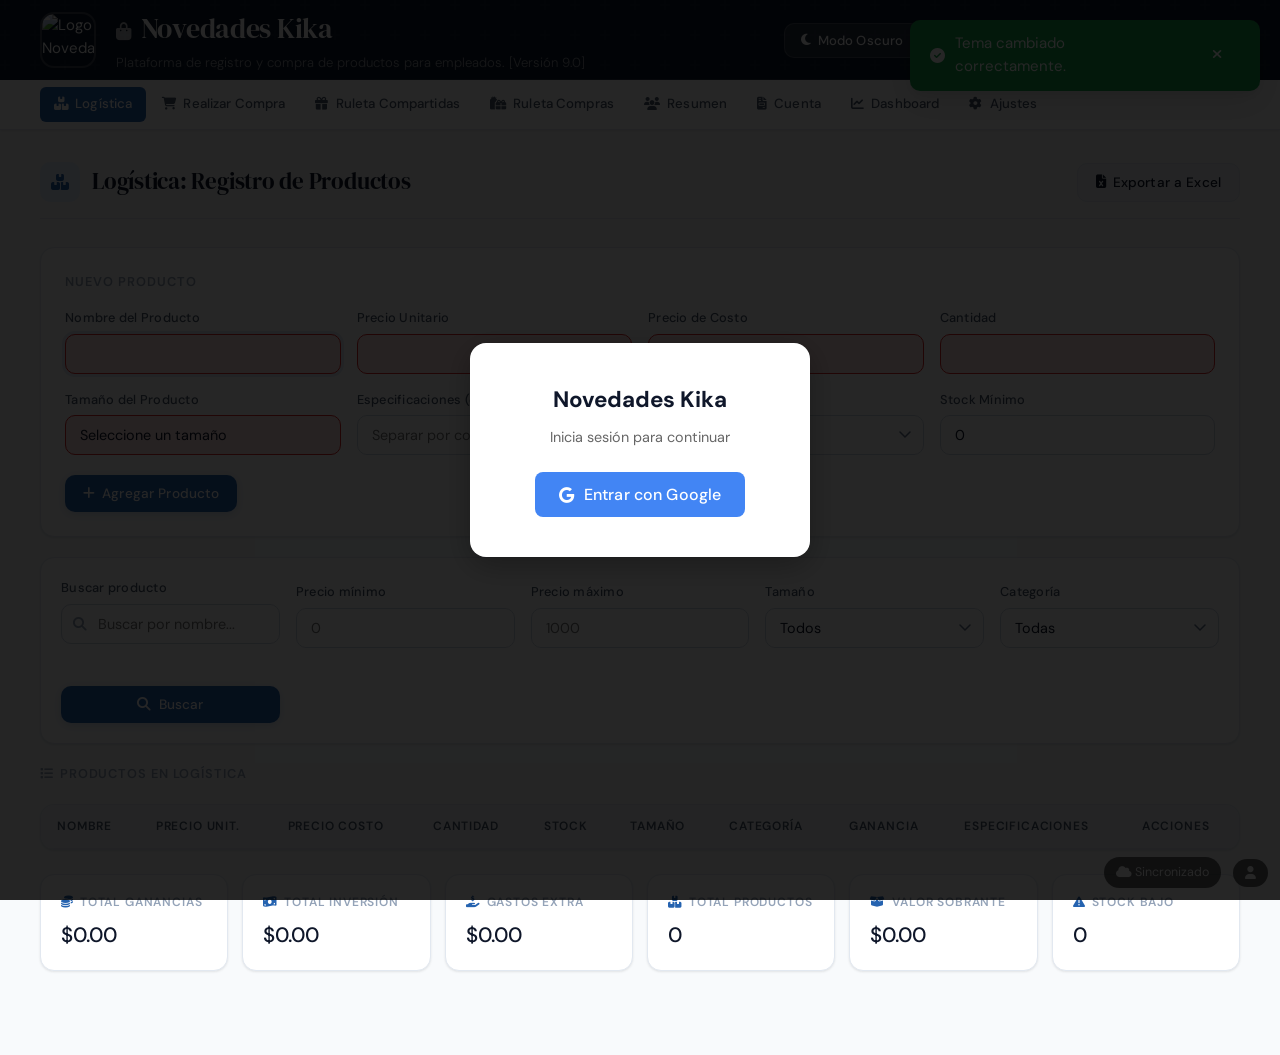
==== index.html @ 327bd967 "Add files via upload" ====
<!DOCTYPE html>
<html lang="es">
<head>
    <meta charset="UTF-8">
    <meta name="viewport" content="width=device-width, initial-scale=1.0">
    <title>Novedades Kika – Gestión Integral</title>
    <link id="favicon" rel="icon" href="" type="image/x-icon">

    <!-- Fuentes -->
    <link href="https://fonts.googleapis.com/css2?family=DM+Sans:wght@300;400;500;600&family=DM+Serif+Display:ital@0;1&display=swap" rel="stylesheet">

    <!-- Iconos -->
    <link rel="stylesheet" href="https://cdnjs.cloudflare.com/ajax/libs/font-awesome/6.4.0/css/all.min.css">

    <!-- Librerías para PDF y Excel -->
    <script src="https://cdnjs.cloudflare.com/ajax/libs/xlsx/0.18.5/xlsx.full.min.js"></script>
    <script src="https://cdnjs.cloudflare.com/ajax/libs/jspdf/2.5.1/jspdf.umd.min.js"></script>
    <script src="https://cdnjs.cloudflare.com/ajax/libs/jspdf-autotable/3.5.25/jspdf.plugin.autotable.min.js"></script>

    <!-- Chart.js para gráficos -->
    <script src="https://cdn.jsdelivr.net/npm/chart.js"></script>
    <script src="https://cdn.jsdelivr.net/npm/chartjs-plugin-datalabels@2.0.0"></script>

    <!-- Google Identity Services -->
    <script src="https://accounts.google.com/gsi/client" async defer></script>

    <!-- Estilos -->
    <link rel="stylesheet" href="css/styles.css">

    <!-- Estilo adicional para filtros avanzados (no estaba en el CSS original) -->
    <style>
        .filtros-avanzados {
            display: grid;
            grid-template-columns: repeat(auto-fill, minmax(200px, 1fr));
            gap: 16px;
            margin-bottom: 16px;
            align-items: end;
            background: var(--surface);
            border: 1px solid var(--border);
            border-radius: var(--radius-lg);
            padding: 20px;
            box-shadow: var(--shadow-sm);
        }
    </style>
</head>

<body>

<!-- Login Overlay -->
<div id="loginOverlay" style="display:none; position:fixed; top:0; left:0; width:100%; height:100%; background:rgba(0,0,0,0.85); z-index:99999; flex-direction:column; align-items:center; justify-content:center; gap:20px;">
    <div style="background:var(--card-bg, #fff); border-radius:16px; padding:40px; text-align:center; max-width:340px; width:90%; box-shadow:0 8px 32px rgba(0,0,0,0.3);">
        <h2 style="margin:0 0 8px; font-size:1.4rem;">Novedades Kika</h2>
        <p style="margin:0 0 24px; color:#666; font-size:0.9rem;">Inicia sesión para continuar</p>
        <button onclick="loginGoogle()" style="background:#4285f4; color:white; border:none; border-radius:8px; padding:12px 24px; font-size:1rem; cursor:pointer; display:flex; align-items:center; gap:10px; margin:0 auto;">
            <i class="fab fa-google"></i> Entrar con Google
        </button>
    </div>
</div>

<!-- Barra de estado sync -->
<div style="position:fixed; bottom:12px; right:12px; z-index:9999; display:flex; align-items:center; gap:12px;">
    <span id="syncStatus" class="sync-ok" style="background:rgba(0,0,0,0.6); color:white; padding:6px 12px; border-radius:20px; font-size:0.78rem;">
        <i class="fas fa-cloud"></i> Sincronizado
    </span>
    <div style="position:relative; display:inline-block;">
        <span id="usuarioNombre" style="background:rgba(0,0,0,0.6); color:white; padding:6px 12px; border-radius:20px; font-size:0.78rem; cursor:pointer;" onclick="toggleMenuUsuario()" title="Opciones de cuenta">
            <i class="fas fa-user"></i>
        </span>
        <div id="menuUsuario" style="display:none; position:absolute; bottom:36px; right:0; background:white; border-radius:10px; box-shadow:0 4px 16px rgba(0,0,0,0.2); overflow:hidden; min-width:160px; z-index:99999;">
            <button onclick="cambiarCuentaGoogle()" style="display:block; width:100%; padding:10px 16px; border:none; background:none; cursor:pointer; text-align:left; font-size:0.85rem; border-bottom:1px solid #eee;">
                <i class="fas fa-sync" style="margin-right:8px; color:#4285f4;"></i> Cambiar cuenta
            </button>
            <button onclick="logoutGoogle()" style="display:block; width:100%; padding:10px 16px; border:none; background:none; cursor:pointer; text-align:left; font-size:0.85rem; color:#e53e3e;">
                <i class="fas fa-sign-out-alt" style="margin-right:8px;"></i> Cerrar sesión
            </button>
        </div>
    </div>
</div>
<!-- Toast Container -->
    <div id="toast-container"></div>
    
    <!-- Botón de instalación PWA -->
    <button id="install-pwa-btn" title="Instalar App">
        <i class="fas fa-download"></i>
    </button>

    <!-- Modal para plantillas de factura -->
    <div id="templateModal" class="modal">
        <div class="modal-content">
            <button class="modal-close" onclick="closeTemplateModal()"><i class="fas fa-times"></i></button>
            <h2><i class="fas fa-file-invoice" style="margin-right: 10px;"></i>Seleccione una plantilla para la factura</h2>
            <div class="template-selector" id="templateSelector">
                <!-- Las plantillas se cargarán dinámicamente -->
            </div>
            <div class="form-actions" style="margin-top: 20px;">
                <button onclick="selectTemplate()" class="btn-primary">Seleccionar Plantilla</button>
                <button onclick="closeTemplateModal()" class="btn-secondary">Cancelar</button>
            </div>
        </div>
    </div>

    <!-- Modal para visualización de plantillas -->
    <div id="templatePreviewModal" class="modal">
        <div class="modal-content" style="max-width: 1200px;">
            <button class="modal-close" onclick="closeTemplatePreviewModal()"><i class="fas fa-times"></i></button>
            <h2><i class="fas fa-eye" style="margin-right: 10px;"></i>Vista Previa de Plantillas de Factura</h2>
            <p style="margin-bottom: 20px; color: var(--text-secondary);">Seleccione una plantilla para ver su vista previa detallada:</p>
            <div class="template-selector" id="templatePreviewSelector">
                <!-- Las plantillas se cargarán dinámicamente -->
            </div>
            <div id="templatePreviewContainer" style="margin-top: 20px;">
                <!-- La vista previa se cargará aquí -->
            </div>
            <div class="form-actions" style="margin-top: 20px;">
                <button onclick="selectTemplateFromPreview()" class="btn-primary">Seleccionar Plantilla</button>
                <button onclick="closeTemplatePreviewModal()" class="btn-secondary">Cancelar</button>
            </div>
        </div>
    </div>

    <!-- Modal para secuencia de factura -->
    <div id="secFacturaModal" class="modal">
        <div class="modal-content">
            <button class="modal-close" onclick="closeSecFacturaModal()"><i class="fas fa-times"></i></button>
            <h2><i class="fas fa-hashtag" style="margin-right: 10px;"></i>Configurar Secuencia de Factura</h2>
            <div class="sec-factura-container">
                <p style="margin-bottom: 15px; color: var(--text-secondary);">Configura el prefijo para tus facturas. Este prefijo no se eliminará al borrar datos.</p>
                <div class="sec-factura-inputs">
                    <input type="text" id="secFacturaPrefijo" placeholder="Ej: FACT, INV, KIKA-2024" value="">
                    <button onclick="generarEjemploSecuencia()" class="btn-secondary">Generar Ejemplo</button>
                </div>
                <div id="ejemploSecuencia" style="margin-top: 15px; padding: 10px; background: var(--surface-2); border-radius: var(--radius); text-align: center; font-weight: bold;"></div>
                <p style="margin-top: 15px; color: var(--text-secondary);"><strong>Ejemplos predefinidos:</strong></p>
                <div class="ejemplos-secuencia" id="ejemplosSecuencia">
                    <!-- Los ejemplos se cargarán dinámicamente -->
                </div>
                <div class="form-actions" style="margin-top: 20px;">
                    <button onclick="guardarSecuenciaFactura()" class="btn-primary">Guardar Secuencia</button>
                    <button onclick="eliminarSecuenciaFactura()" class="btn-danger">Eliminar Secuencia</button>
                </div>
            </div>
        </div>
    </div>

    <!-- Modal para manual de usuario -->
    <div id="manualModal" class="modal">
        <div class="modal-content">
            <button class="modal-close" onclick="closeManualModal()"><i class="fas fa-times"></i></button>
            <div class="manual-container">
                <h2><i class="fas fa-book" style="margin-right: 10px;"></i>Manual de Usuario</h2>
                <div id="manualContent">
                    <!-- Contenido del manual se cargará dinámicamente -->
                </div>
            </div>
        </div>
    </div>

    <!-- Modal para confirmaciones -->
    <div id="confirmModal" class="modal">
        <div class="modal-content">
            <button class="modal-close" onclick="closeConfirmModal()"><i class="fas fa-times"></i></button>
            <h2 id="confirmTitle">Confirmar Acción</h2>
            <p id="confirmMessage">¿Está seguro de realizar esta acción?</p>
            <div class="form-actions" style="margin-top: 20px;">
                <button id="confirmYes" class="btn-primary">Sí</button>
                <button id="confirmNo" class="btn-secondary" onclick="closeConfirmModal()">No</button>
            </div>
        </div>
    </div>

    <!-- -- HEADER -- -->
    <header>
        <div class="header-inner">
            <img id="headerLogo" src="" alt="Logo Novedades Kika">
            <div class="header-text">
                <h1><i class="fas fa-shopping-bag" style="font-size:1.1rem; margin-right:10px; opacity:0.7;"></i><span id="txtTitulo">Novedades Kika</span></h1>
                <p><span id="txtSubtitulo">Plataforma de registro y compra de productos para empleados. [Versión 9.0]</span></p>
            </div>
            <div class="header-actions">
                <button id="theme-toggle" onclick="toggleTheme()">
                    <i class="fas fa-moon"></i> <span id="txtModoOscuro">Modo Oscuro</span>
                </button>
                <button class="header-btn" onclick="triggerCarga()">
                    <i class="fas fa-file-upload"></i> <span id="txtCargar">Cargar</span>
                </button>
                <button class="header-btn" onclick="guardarInformacion()">
                    <i class="fas fa-save"></i> <span id="txtGuardar">Guardar</span>
                </button>
                <button class="header-btn" onclick="openManualModal()">
                    <i class="fas fa-question-circle"></i> <span id="txtAyuda">Ayuda</span>
                </button>
                <button id="menu-toggle" class="header-btn" onclick="toggleMenu()">
                    <i class="fas fa-bars"></i> <span>Menú</span>
                </button>
            </div>
        </div>
    </header>

    <!-- -- NAV -- -->
    <div class="nav-wrapper">
        <nav>
            <ul>
                <li><a href="#" onclick="cambiarPestana('logistica')" id="nav-logistica"><i class="fas fa-boxes"></i><span id="txtLogistica">Logística</span></a></li>
                <li><a href="#" onclick="cambiarPestana('compras')" id="nav-compras"><i class="fas fa-shopping-cart"></i><span id="txtCompras">Realizar Compra</span></a></li>
                <li><a href="#" onclick="cambiarPestana('rifaCompartidas')" id="nav-rifaCompartidas"><i class="fas fa-gift"></i><span id="txtRifaCompartidas">Ruleta Compartidas</span></a></li>
                <li><a href="#" onclick="cambiarPestana('rifaCompras')" id="nav-rifaCompras"><i class="fas fa-gifts"></i><span id="txtRifaCompras">Ruleta Compras</span></a></li>
                <li><a href="#" onclick="cambiarPestana('resumenCompradoras')" id="nav-resumenCompradoras"><i class="fas fa-users"></i><span id="txtResumenCompradoras">Resumen</span></a></li>
                <li><a href="#" onclick="cambiarPestana('cuenta')" id="nav-cuenta"><i class="fas fa-file-invoice"></i><span id="txtCuenta">Cuenta</span></a></li>
                <li><a href="#" onclick="cambiarPestana('dashboard')" id="nav-dashboard"><i class="fas fa-chart-line"></i><span id="txtDashboard">Dashboard</span></a></li>
                <li><a href="#" onclick="cambiarPestana('ajustes')" id="nav-ajustes"><i class="fas fa-cog"></i><span id="txtAjustes">Ajustes</span></a></li>
            </ul>
        </nav>
    </div>

    <div class="main-container"><!-- -- LOGÍSTICA -- -->
        <div id="logistica" class="tab-content">
            <div class="section-header">
                <div class="section-title">
                    <div class="section-icon"><i class="fas fa-boxes"></i></div>
                    <h2><span id="txtTituloLogistica">Logística: Registro de Productos</span></h2>
                </div>
                <div class="flex-row" style="gap: 10px;">
                    <button onclick="exportarProductosAExcel()" class="btn-secondary">
                        <i class="fas fa-file-excel"></i> <span>Exportar a Excel</span>
                    </button>
                </div>
            </div>

            <div class="card">
                <div class="card-title">Nuevo Producto</div>
                <form id="formLogistica" onkeydown="manejarTecladoLogistica(event)">
                    <div class="form-grid">
                        <div class="form-group">
                            <label for="nombreProductoLogistica" id="txtNombreProducto">Nombre del Producto</label>
                            <input type="text" id="nombreProductoLogistica" required>
                        </div>
                        <div class="form-group">
                            <label for="precioUnitario" id="txtPrecioUnitario">Precio Unitario</label>
                            <input type="number" id="precioUnitario" step="0.01" min="0" required>
                        </div>
                        <div class="form-group">
                            <label for="precioCosto" id="txtPrecioCosto">Precio de Costo</label>
                            <input type="number" id="precioCosto" step="0.01" min="0" required>
                        </div>
                        <div class="form-group">
                            <label for="cantidadProducto" id="txtCantidadProducto">Cantidad</label>
                            <input type="number" id="cantidadProducto" min="1" required>
                        </div>
                        <div class="form-group">
                            <label for="tamanoProducto" id="txtTamanoProducto">Tamaño del Producto</label>
                            <select id="tamanoProducto" required>
                                <option value="" id="txtSeleccioneTamano">Seleccione un tamaño</option>
                                <option value="pequeño" id="txtTamanoPequeno">Pequeño</option>
                                <option value="mediano" id="txtTamanoMediano">Mediano</option>
                                <option value="grande" id="txtTamanoGrande">Grande</option>
                            </select>
                        </div>
                        <div class="form-group">
                            <label for="especificacionesProductoLogistica" id="txtEspecificacionesProducto">Especificaciones (ej: rojo, azul)</label>
                            <input type="text" id="especificacionesProductoLogistica" placeholder="Separar por comas">
                        </div>
                        <div class="form-group">
                            <label for="categoriaProducto" id="txtCategoriaProducto">Categoría</label>
                            <select id="categoriaProducto">
                                <option value="">Sin categoría</option>
                                <option value="Ropa">Ropa</option>
                                <option value="Electrónicos">Electrónicos</option>
                                <option value="Alimentos">Alimentos</option>
                                <option value="Otros">Otros</option>
                            </select>
                        </div>
                        <div class="form-group">
                            <label for="stockMinimo" id="txtStockMinimo">Stock Mínimo</label>
                            <input type="number" id="stockMinimo" min="0" value="0">
                        </div>
                    </div>
                    <div class="form-actions">
                        <button type="button" onclick="agregarProductoLogistica()" class="btn-primary" id="btnAgregarProducto">
                            <i class="fas fa-plus"></i> <span id="txtAgregarProducto">Agregar Producto</span>
                        </button>
                    </div>
                </form>
            </div>

            <div class="filtros-avanzados">
                <div class="form-group">
                    <label for="buscadorProducto">Buscar producto</label>
                    <div style="position: relative;">
                        <div class="search-bar">
                            <i class="fas fa-search"></i>
                            <input type="text" class="search-input" id="buscadorProducto" placeholder="Buscar por nombre..." onkeydown="manejarTeclaBusqueda(event, 'buscadorProducto', 'buscarProducto')">
                        </div>
                    </div>
                </div>
                <div class="form-group">
                    <label for="minPrecioBusqueda">Precio mínimo</label>
                    <input type="number" id="minPrecioBusqueda" placeholder="0" step="0.01">
                </div>
                <div class="form-group">
                    <label for="maxPrecioBusqueda">Precio máximo</label>
                    <input type="number" id="maxPrecioBusqueda" placeholder="1000" step="0.01">
                </div>
                <div class="form-group">
                    <label for="filtroTamanoBusqueda">Tamaño</label>
                    <select id="filtroTamanoBusqueda">
                        <option value="">Todos</option>
                        <option value="pequeño">Pequeño</option>
                        <option value="mediano">Mediano</option>
                        <option value="grande">Grande</option>
                    </select>
                </div>
                <div class="form-group">
                    <label for="filtroCategoriaBusqueda">Categoría</label>
                    <select id="filtroCategoriaBusqueda">
                        <option value="">Todas</option>
                        <option value="Ropa">Ropa</option>
                        <option value="Electrónicos">Electrónicos</option>
                        <option value="Alimentos">Alimentos</option>
                        <option value="Otros">Otros</option>
                    </select>
                </div>
                <button onclick="buscarProductoAvanzado()" class="btn-primary" style="align-self: flex-end; margin-top: 22px;">
                    <i class="fas fa-search"></i> <span id="txtBuscarProducto">Buscar</span>
                </button>
            </div>
            <div id="resultadoBusquedaProducto" class="result-box"></div>

            <p style="font-size:0.8rem; font-weight:600; text-transform:uppercase; letter-spacing:0.07em; color:var(--text-muted); margin: 20px 0 8px;">
                <i class="fas fa-list" style="margin-right:6px;"></i><span id="txtProductosEnLogistica">Productos en Logística</span>
            </p>
            <div class="table-wrapper">
                <table id="tablaLogistica">
                    <thead>
                        <tr>
                            <th id="txtNombreTabla">Nombre</th>
                            <th id="txtPrecioUnitarioTabla">Precio Unit.</th>
                            <th id="txtPrecioCostoTabla">Precio Costo</th>
                            <th id="txtCantidadTabla">Cantidad</th>
                            <th id="txtStockTabla">Stock</th>
                            <th id="txtTamanoTabla">Tamaño</th>
                            <th id="txtCategoriaTabla">Categoría</th>
                            <th id="txtGananciaTabla">Ganancia</th>
                            <th id="txtEspecificacionesTabla">Especificaciones</th>
                            <th id="txtAccionesTabla">Acciones</th>
                        </tr>
                    </thead>
                    <tbody id="tbodyLogistica"></tbody>
                </table>
            </div>

            <div class="stats-grid" id="totalesLogistica">
                <div class="stat-card">
                    <div class="stat-label"><i class="fas fa-coins"></i><span id="txtTotalGanancias">Total Ganancias</span></div>
                    <div class="stat-value" id="totalGanancias">$0.00</div>
                </div>
                <div class="stat-card">
                    <div class="stat-label"><i class="fas fa-money-bill-wave"></i><span id="txtTotalInversion">Total Inversión</span></div>
                    <div class="stat-value" id="totalInversion">$0.00</div>
                </div>
                <div class="stat-card">
                    <div class="stat-label"><i class="fas fa-hand-holding-usd"></i><span id="txtGastosExtra">Gastos Extra</span></div>
                    <div class="stat-value" id="gastosExtra">$0.00</div>
                </div>
                <div class="stat-card">
                    <div class="stat-label"><i class="fas fa-boxes"></i><span id="txtTotalProductos">Total Productos</span></div>
                    <div class="stat-value" id="totalProductos">0</div>
                </div>
                <div class="stat-card">
                    <div class="stat-label"><i class="fas fa-box-open"></i><span id="txtValorSobrante">Valor Sobrante</span></div>
                    <div class="stat-value" id="valorSobrante">$0.00</div>
                </div>
                <div class="stat-card">
                    <div class="stat-label"><i class="fas fa-exclamation-triangle"></i><span id="txtStockBajo">Stock Bajo</span></div>
                    <div class="stat-value" id="stockBajo">0</div>
                </div>
            </div>
        </div>

        <!-- -- COMPRAS -- -->
        <div id="compras" class="tab-content">
            <div class="section-header">
                <div class="section-title">
                    <div class="section-icon"><i class="fas fa-shopping-cart"></i></div>
                    <h2><span id="txtTituloCompras">Realizar Compra</span></h2>
                </div>
                <div class="flex-row" style="gap: 10px;">
                    <button onclick="exportarComprasAExcel()" class="btn-secondary">
                        <i class="fas fa-file-excel"></i> <span>Exportar Compras</span>
                    </button>
                </div>
            </div>

            <div class="card">
                <div class="card-title">Nueva Compra</div>
                <form id="formCompras" onkeydown="manejarTecladoCompras(event)">
                    <div class="form-grid">
                        <div class="form-group">
                            <label for="comprador" id="txtNombreComprador">Nombre del Comprador</label>
                            <div style="position: relative;">
                                <input type="text" id="comprador" oninput="autocompletarComprador(this)" onkeydown="manejarAutocompletarComprador(event)" required>
                                <div id="sugerencias-comprador" class="autocomplete-items"></div>
                            </div>
                        </div>
                        <div class="form-group">
                            <label for="productoCompra" id="txtSeleccionarProducto">Seleccionar Producto</label>
                            <select id="productoCompra" required onchange="actualizarEspecificacionesCompra(); saveSelectedProducto();" onkeydown="manejarTecladoSelect(event, this)">
                                <option value="" id="txtSeleccioneProducto">Seleccione un producto</option>
                            </select>
                        </div>
                        <div class="form-group">
                            <label for="especificacionCompra" id="txtEspecificacionCompra">Especificación</label>
                            <select id="especificacionCompra" onkeydown="manejarTecladoSelect(event, this)">
                                <option value="" id="txtNingunaEspecificacion">(ninguna)</option>
                            </select>
                        </div>
                        <div class="form-group">
                            <label for="cantidadCompra" id="txtCantidadCompra">Cantidad</label>
                            <input type="number" id="cantidadCompra" min="1" required onkeydown="manejarTecladoCantidad(event)">
                        </div>
                        <div class="form-group">
                            <label for="notasCompra" id="txtNotasCompra">Notas</label>
                            <textarea id="notasCompra" rows="2" placeholder="Observaciones..." onkeydown="manejarTecladoNotas(event)"></textarea>
                        </div>
                    </div>
                    <div class="form-actions">
                        <button type="button" onclick="agregarCompra()" class="btn-primary" id="btnAgregarCompra">
                            <i class="fas fa-plus"></i> <span id="txtAgregarCompra">Agregar Compra</span>
                        </button>
                        <button type="button" onclick="agregarRegalo()" class="btn-warning" id="btnAgregarRegalo">
                            <i class="fas fa-gift"></i> <span id="txtAgregarRegalo">Agregar Regalo</span>
                        </button>
                    </div>
                </form>
            </div>

            <div class="flex-row" style="margin-bottom: 16px; justify-content: space-between;">
                <div>
                    <p style="font-size:0.8rem; font-weight:600; text-transform:uppercase; letter-spacing:0.07em; color:var(--text-muted); margin-bottom:8px;">
                        <i class="fas fa-users" style="margin-right:6px;"></i><span id="txtCompradoresYCompras">Compradores y sus Compras</span>
                    </p>
                    <div class="search-bar">
                        <i class="fas fa-search"></i>
                        <input type="text" class="search-input" id="buscador" placeholder="Buscar comprador..." onkeyup="filtrarCompradores()" onkeydown="manejarTeclaBusqueda(event, 'buscador', 'filtrarCompradores')">
                    </div>
                </div>
                <div style="display:flex; gap:24px; align-items:center; flex-wrap:wrap;">
                    <div>
                        <p style="font-size:0.75rem; color:var(--text-muted); margin-bottom:4px; font-weight:500;">Tamaño de Bolsa</p>
                        <input type="text" id="tamanoBolsaComprador" readonly style="width:140px; text-align:center; font-weight:600; background:var(--surface-2);">
                    </div>
                    <div>
                        <p style="font-size:0.75rem; color:var(--text-muted); margin-bottom:4px; font-weight:500;">Suma Individual</p>
                        <p id="sumaIndividual" style="font-weight:600; font-size:1.25rem; color:var(--accent);">$0.00</p>
                    </div>
                </div>
            </div>

            <div class="table-wrapper">
                <table id="tablaCompradores">
                    <thead>
                        <tr>
                            <th>Marcar</th>
                            <th>Nombre</th>
                            <th>Producto</th>
                            <th class="especificacion">Especificación</th>
                            <th>Tamaño</th>
                            <th>Precio</th>
                            <th>Cantidad</th>
                            <th>Total</th>
                            <th>Notas</th>
                            <th>Acciones</th>
                        </tr>
                    </thead>
                    <tbody id="tbodyCompradores"></tbody>
                </table>
            </div>

            <div class="divider"></div>

            <div class="flex-row" style="justify-content: space-between; align-items: center; margin-bottom: 12px;">
                <p style="font-size:0.95rem; font-weight:500;">
                    <i class="fas fa-money-bill-wave" style="margin-right:8px; color:var(--accent);"></i>
                    <span id="txtTotalVentas">Total de Ventas:</span>
                    <strong id="totalVentasEmpresa" style="color:var(--accent); margin-left:8px; font-size:1.1rem;">$0.00</strong>
                </p>
            </div>

            <div class="flex-row" style="margin-bottom:8px;">
                <div class="search-bar">
                    <i class="fas fa-search"></i>
                    <input type="text" class="search-input" id="buscadorProductoCompras" placeholder="Buscar producto en compras..." onkeydown="manejarTeclaBusqueda(event, 'buscadorProductoCompras', 'buscarProductoCompras')">
                </div>
                <button type="button" onclick="buscarProductoCompras()" class="btn-secondary" id="btnBuscarProductoCompras">
                    <i class="fas fa-search"></i> <span id="txtBuscarComprasProducto">Buscar Compras por Producto</span>
                </button>
            </div>
            <div id="resultadoBusquedaProductoCompras" class="result-box"></div>
        </div>

        <!-- -- RESUMEN DE COMPRADORAS -- -->
        <div id="resumenCompradoras" class="tab-content">
            <div class="section-header">
                <div class="section-title">
                    <div class="section-icon"><i class="fas fa-users"></i></div>
                    <h2><span id="txtTituloResumenCompradoras">Resumen de Compradoras</span></h2>
                </div>
                <div class="flex-row" style="gap: 10px;">
                    <button onclick="exportarResumenCompradorasAExcel()" class="btn-secondary">
                        <i class="fas fa-file-excel"></i> <span>Exportar a Excel</span>
                    </button>
                </div>
            </div>

            <div class="counters-row">
                <div class="counter-chip">
                    <i class="fas fa-check-circle" style="color:var(--success);"></i>
                    <span id="txtMarcados">Marcados:</span>
                    <span class="chip-num" id="contadorMarcados">0</span>
                </div>
                <div class="counter-chip">
                    <i class="fas fa-times-circle" style="color:var(--danger);"></i>
                    <span id="txtNoMarcados">No Marcados:</span>
                    <span class="chip-num" id="contadorNoMarcados">0</span>
                </div>
                <div class="counter-chip">
                    <i class="fas fa-exclamation-circle" style="color:var(--warning);"></i>
                    <span id="txtFaltantes">Faltantes:</span>
                    <span class="chip-num" id="contadorFaltantes">0</span>
                </div>
            </div>

            <div class="flex-row" style="margin-bottom:16px;">
                <label style="display:flex; align-items:center; gap:8px; cursor:pointer; font-size:0.88rem; font-weight:500; color:var(--text-secondary);">
                    <input type="checkbox" id="mostrarSoloNoMarcados" onchange="filtrarResumenCompradoras()">
                    <span id="txtMostrarNoMarcados">Mostrar solo no marcados</span>
                </label>
                <div class="search-bar">
                    <i class="fas fa-search"></i>
                    <input type="text" class="search-input" id="buscadorResumen" placeholder="Buscar compradora..." onkeyup="filtrarResumenCompradoras()" onkeydown="manejarTeclaBusqueda(event, 'buscadorResumen', 'filtrarResumenCompradoras')">
                </div>
            </div>

            <div class="table-wrapper">
                <table id="tablaResumenCompradoras">
                    <thead>
                        <tr>
                            <th id="txtMarcarResumen">Marcar</th>
                            <th id="txtCompradoraResumen">Compradora</th>
                            <th id="txtTotalDineroResumen">Total en Dinero</th>
                            <th id="txtTotalProductosResumen">Total Productos</th>
                            <th id="txtTamanoBolsaResumen">Tamaño Bolsa</th>
                            <th id="txtMejorResumen">Mejor</th>
                            <th id="txtCuentaDescargadaResumen">Cuenta Descargada</th>
                            <th id="txtAccionesResumen">Acciones</th>
                        </tr>
                    </thead>
                    <tbody id="tbodyResumenCompradoras"></tbody>
                </table>
            </div>

            <!-- Resumen por Producto -->
            <div class="card" style="margin-top: 20px;">
                <div class="section-header" style="margin-bottom: 0; padding-bottom: 0; border-bottom: none;">
                    <div class="section-title" style="margin-bottom: 0;">
                        <div class="section-icon"><i class="fas fa-chart-bar"></i></div>
                        <h2 style="font-size: 1.2rem;">Resumen por Producto</h2>
                    </div>
                    <button onclick="exportarResumenProductoAExcel()" class="btn-secondary btn-sm">
                        <i class="fas fa-file-excel"></i> Exportar
                    </button>
                </div>
                <div class="table-wrapper">
                    <table id="tablaResumenProducto">
                        <thead>
                            <tr>
                                <th>Producto</th>
                                <th>Categoría</th>
                                <th>Cantidad Vendida</th>
                                <th>Total</th>
                                <th>Compradores</th>
                            </tr>
                        </thead>
                        <tbody id="tbodyResumenProducto"></tbody>
                    </table>
                </div>
            </div>

            <!-- Gráfico de Ventas por Producto -->
            <div class="card" style="margin-top: 20px;">
                <div class="card-title">Ventas por Producto</div>
                <div class="chart-container">
                    <canvas id="graficoVentasPorProducto"></canvas>
                </div>
            </div>
        </div>

        <!-- -- RULETA COMPARTIDAS -- -->
        <div id="rifaCompartidas" class="tab-content">
            <div class="section-header">
                <div class="section-title">
                    <div class="section-icon"><i class="fas fa-gift"></i></div>
                    <h2><span id="txtTituloRifaCompartidas">Ruleta Compartidas</span></h2>
                </div>
            </div>

            <div class="ruleta-customization">
                <h3><i class="fas fa-palette" style="margin-right: 8px;"></i>Personalizar Ruleta</h3>
                <div class="color-options" id="colorOptionsRifaCompartidas">
                    <!-- Los colores se cargarán dinámicamente -->
                </div>
            </div>

            <form id="formRifa" onkeydown="manejarTecladoRifa(event)" onsubmit="agregarParticipante(); return false;" style="display:flex; gap:10px; max-width:480px; margin:0 auto 20px;">
                <input type="text" id="nombreParticipante" placeholder="Nombre del participante" required style="flex:1;" oninput="autocompletarParticipante(this)" onkeydown="manejarAutocompletarParticipante(event)">
                <div id="sugerencias-participante" class="autocomplete-items"></div>
                <button type="submit" class="btn-primary">
                    <i class="fas fa-plus"></i> <span id="txtAgregarParticipante">Agregar</span>
                </button>
            </form>

            <!-- Ruleta Circular -->
            <div class="ruleta-main-container">
                <div class="ruleta-container-wrapper">
                    <div class="ruleta-canvas-wrapper">
                        <div class="ruleta-pointer-arrow">▼</div>
                        <canvas id="ruleta-canvas" width="380" height="380" style="display:block;border-radius:50%;"></canvas>
                    </div>
                </div>
                <div class="ruleta-results">
                    <div id="mensajeRifa" class="ruleta-msg" style="display:none;"></div>
                    <div class="ruleta-box" id="listaParticipantesContainer">
                        <ul id="listaParticipantes"></ul>
                    </div>
                </div>
            </div>

            <div class="ruleta-buttons">
                <button onclick="spinRoulette('gana')" id="btnGana" class="btn-success" style="padding:12px 28px;">
                    <i class="fas fa-trophy"></i> <span id="txtGana">Gana</span>
                </button>
                <button onclick="spinRoulette('pierde')" id="btnPierde" class="btn-danger" style="padding:12px 28px;">
                    <i class="fas fa-sad-tear"></i> <span id="txtPierde">Pierde</span>
                </button>
                <button id="btnLimpiarRifa" onclick="limpiarRifa()" class="btn-danger" style="padding:12px 28px;">
                    <i class="fas fa-broom"></i> <span id="txtLimpiarRifa">Limpiar Ruleta</span>
                </button>
            </div>
        </div>

        <!-- -- RULETA COMPRAS -- -->
        <div id="rifaCompras" class="tab-content">
            <div class="section-header">
                <div class="section-title">
                    <div class="section-icon"><i class="fas fa-gifts"></i></div>
                    <h2><span id="txtTituloRifaCompras">Ruleta Compras</span></h2>
                </div>
            </div>

            <div class="ruleta-customization">
                <h3><i class="fas fa-palette" style="margin-right: 8px;"></i>Personalizar Ruleta</h3>
                <div class="color-options" id="colorOptionsRifaCompras">
                    <!-- Los colores se cargarán dinámicamente -->
                </div>
            </div>

            <div class="ruleta-main-container">
                <div class="ruleta-container-wrapper">
                    <div class="ruleta-canvas-wrapper">
                        <div class="ruleta-pointer-arrow">▼</div>
                        <canvas id="ruleta-canvas-compras" width="380" height="380" style="display:block;border-radius:50%;"></canvas>
                    </div>
                </div>
                <div class="ruleta-results">
                    <div id="mensajeRifaCompras" class="ruleta-msg" style="display:none;"></div>
                    <div class="ruleta-box" id="listaRifaComprasContainer">
                        <ul id="listaRifaCompras"></ul>
                    </div>
                </div>
            </div>

            <div class="ruleta-buttons">
                <button onclick="spinRouletteCompras('gana')" id="btnGiraGana" class="btn-success" style="padding:12px 28px;">
                    <i class="fas fa-trophy"></i> <span id="txtGiraGana">Gira Gana</span>
                </button>
                <button onclick="spinRouletteCompras('pierde')" id="btnGiraPierde" class="btn-danger" style="padding:12px 28px;">
                    <i class="fas fa-sad-tear"></i> <span id="txtGiraPierde">Gira Pierde</span>
                </button>
                <button id="btnLimpiarRifaCompras" onclick="limpiarRifaCompras()" class="btn-danger" style="padding:12px 28px;">
                    <i class="fas fa-broom"></i> <span id="txtLimpiarRifaCompras">Limpiar Ruleta</span>
                </button>
            </div>
        </div>

        <!-- -- CUENTA -- -->
        <div id="cuenta" class="tab-content">
            <div class="section-header">
                <div class="section-title">
                    <div class="section-icon"><i class="fas fa-file-invoice"></i></div>
                    <h2><span id="txtTituloCuenta">Cuenta de Compradoras</span></h2>
                </div>
            </div>

            <div class="flex-row" style="margin-bottom:20px;">
                <div class="search-bar">
                    <i class="fas fa-search"></i>
                    <input type="text" class="search-input" id="buscadorCuenta" placeholder="Buscar compradora..." oninput="autocompletarCompradoraCuenta(this)" onkeydown="manejarAutocompletarCompradoraCuenta(event)" onblur="cerrarSugerenciasCuenta()">
                    <div id="sugerencias-cuenta" class="autocomplete-items"></div>
                </div>
                <button type="button" onclick="openTemplatePreviewModal()" class="btn-secondary" id="btnSeleccionarPlantilla">
                    <i class="fas fa-eye"></i> <span>Ver Plantillas</span>
                </button>
                <button type="button" onclick="openTemplateModal()" class="btn-secondary" id="btnSeleccionarPlantillaSimple">
                    <i class="fas fa-file-alt"></i> <span>Seleccionar Plantilla</span>
                </button>
                <button type="button" onclick="buscarCuenta()" class="btn-primary" id="btnBuscarCuenta">
                    <i class="fas fa-file-pdf"></i> <span id="txtDescargarCuenta">Descargar Cuenta</span>
                </button>
                <button type="button" onclick="openSecFacturaModal()" class="btn-secondary" id="btnConfigurarSecuencia">
                    <i class="fas fa-hashtag"></i> <span>Configurar Secuencia</span>
                </button>
            </div>

            <div class="descarga-masiva-container">
                <h3><i class="fas fa-download" style="margin-right: 10px; color: var(--accent);"></i>Descargar Cuentas en Masivo</h3>
                <div class="form-group">
                    <label for="compradorasSeleccionadas">Seleccionar Compradoras</label>
                    <select id="compradorasSeleccionadas" multiple style="height: 120px;">
                        <!-- Opciones se llenarán dinámicamente -->
                    </select>
                </div>
                <div class="form-actions" style="margin-top: 10px;">
                    <button type="button" onclick="descargarCuentasSeleccionadas()" class="btn-primary">
                        <i class="fas fa-file-pdf"></i> Descargar Cuentas Seleccionadas
                    </button>
                    <button type="button" onclick="seleccionarTodasCuentas()" class="btn-secondary">
                        <i class="fas fa-check"></i> Seleccionar Todas
                    </button>
                    <button type="button" onclick="deseleccionarTodasCuentas()" class="btn-secondary">
                        <i class="fas fa-times"></i> Deseleccionar Todas
                    </button>
                </div>
            </div>

            <p style="font-size:0.8rem; font-weight:600; text-transform:uppercase; letter-spacing:0.07em; color:var(--text-muted); margin-bottom:8px;">
                <i class="fas fa-list" style="margin-right:6px;"></i><span id="txtListaCompradoras">Lista de Compradoras</span>
            </p>
            <div class="table-wrapper">
                <table id="tablaCuentas">
                    <thead>
                        <tr>
                            <th id="txtNombreCompradora">Nombre</th>
                            <th id="txtTotalGastado">Total Gastado</th>
                            <th id="txtCuentaDescargada">Cuenta Descargada</th>
                            <th id="txtAccionesCuenta">Acciones</th>
                        </tr>
                    </thead>
                    <tbody id="tbodyCuentas"></tbody>
                </table>
            </div>
        </div>

        <!-- -- DASHBOARD -- -->
        <div id="dashboard" class="tab-content">
            <div class="section-header">
                <div class="section-title">
                    <div class="section-icon"><i class="fas fa-chart-line"></i></div>
                    <h2><span id="txtTituloDashboard">Dashboard</span></h2>
                </div>
            </div>
            
            <!-- Métricas principales -->
            <div class="stats-grid" id="dashboardStats">
                <div class="stat-card">
                    <div class="stat-label"><i class="fas fa-money-bill-wave"></i><span id="txtTotalVentasDashboard">Ventas Totales</span></div>
                    <div class="stat-value" id="totalVentasDashboard">$0.00</div>
                </div>
                <div class="stat-card">
                    <div class="stat-label"><i class="fas fa-boxes"></i><span id="txtProductosVendidos">Productos Vendidos</span></div>
                    <div class="stat-value" id="productosVendidosDashboard">0</div>
                </div>
                <div class="stat-card">
                    <div class="stat-label"><i class="fas fa-users"></i><span id="txtCompradoresActivos">Compradores Activos</span></div>
                    <div class="stat-value" id="compradoresActivosDashboard">0</div>
                </div>
                <div class="stat-card">
                    <div class="stat-label"><i class="fas fa-chart-bar"></i><span id="txtProductoMasVendido">Producto Más Vendido</span></div>
                    <div class="stat-value" id="productoMasVendidoDashboard">—</div>
                </div>
            </div>

            <!-- Gráficos -->
            <div class="dashboard-grid">
                <div class="chart-card">
                    <h3><i class="fas fa-chart-pie" style="margin-right: 8px;"></i>Ventas por Producto</h3>
                    <div class="chart-container">
                        <canvas id="graficoVentasPorProductoDashboard"></canvas>
                    </div>
                </div>
                <div class="chart-card">
                    <h3><i class="fas fa-chart-line" style="margin-right: 8px;"></i>Ventas por Día</h3>
                    <div class="chart-container">
                        <canvas id="graficoVentasPorDia"></canvas>
                    </div>
                </div>
                <div class="chart-card">
                    <h3><i class="fas fa-chart-bar" style="margin-right: 8px;"></i>Top 5 Productos</h3>
                    <div class="chart-container">
                        <canvas id="graficoTopProductos"></canvas>
                    </div>
                </div>
                <div class="chart-card">
                    <h3><i class="fas fa-users" style="margin-right: 8px;"></i>Top 5 Compradores</h3>
                    <div class="chart-container">
                        <canvas id="graficoTopCompradores"></canvas>
                    </div>
                </div>
            </div>
        </div>

        <!-- -- AJUSTES -- -->
        <div id="ajustes" class="tab-content">
            <div class="section-header">
                <div class="section-title">
                    <div class="section-icon"><i class="fas fa-cog"></i></div>
                    <h2><span id="txtTituloAjustes">Ajustes</span></h2>
                </div>
            </div>

            <div class="settings-group">
                <h3><i class="fas fa-language"></i><span id="txtIdioma">Idioma</span></h3>
                <div class="flex-row">
                    <button onclick="cambiarIdioma('es')" class="btn-secondary"><span id="txtEspañol">Español</span></button>
                    <button onclick="cambiarIdioma('en')" class="btn-secondary"><span id="txtIngles">English</span></button>
                    <button onclick="cambiarIdioma('fr')" class="btn-secondary"><span id="txtFrances">Français</span></button>
                </div>
            </div>

            <div class="settings-group">
                <h3><i class="fas fa-image"></i><span id="txtLogoHeader">Logo del Header</span></h3>
                <input type="file" id="logoInput" accept="image/*" style="display:none;">
                <div class="flex-row">
                    <button onclick="document.getElementById('logoInput').click()" class="btn-secondary">
                        <i class="fas fa-upload"></i> <span id="txtSeleccionarLogo">Seleccionar Logo</span>
                    </button>
                    <button onclick="cargarLogo()" class="btn-primary">
                        <i class="fas fa-save"></i> <span id="txtCargarLogo">Cargar Logo</span>
                    </button>
                </div>
            </div>

            <div class="settings-group">
                <h3><i class="fas fa-palette"></i><span>Tema de Colores</span></h3>
                <div class="flex-row" style="flex-wrap: wrap; gap: 10px;">
                    <button onclick="cambiarTema('default')" class="btn-secondary" style="background: var(--blue-600); color: white;" title="Azul">Azul</button>
                    <button onclick="cambiarTema('green')" class="btn-secondary" style="background: #059669; color: white;" title="Verde">Verde</button>
                    <button onclick="cambiarTema('purple')" class="btn-secondary" style="background: #7c3aed; color: white;" title="Morado">Morado</button>
                    <button onclick="cambiarTema('red')" class="btn-secondary" style="background: #dc2626; color: white;" title="Rojo">Rojo</button>
                    <button onclick="cambiarTema('orange')" class="btn-secondary" style="background: #d97706; color: white;" title="Naranja">Naranja</button>
                    <button onclick="cambiarTema('pink')" class="btn-secondary" style="background: #db2777; color: white;" title="Rosa">Rosa</button>
                    <button onclick="cambiarTema('yellow')" class="btn-secondary" style="background: #ca8a04; color: white;" title="Amarillo">Amarillo</button>
                    <button onclick="cambiarTema('cyan')" class="btn-secondary" style="background: #0891b2; color: white;" title="Cyan">Cyan</button>
                    <button onclick="cambiarTema('gray')" class="btn-secondary" style="background: #4b5563; color: white;" title="Gris">Gris</button>
                </div>
            </div>

            <div class="settings-group">
                <h3><i class="fas fa-cloud"></i> Backup Automático</h3>
                <div class="flex-row" style="flex-direction: column; gap: 10px;">
                    <label style="display: flex; align-items: center; gap: 8px; cursor: pointer;">
                        <input type="checkbox" id="backupAuto" onchange="toggleBackupAuto()">
                        <span>Activar backup automático cada </span>
                        <input type="number" id="backupInterval" value="5" min="1" style="width: 60px;">
                        <span> minutos</span>
                    </label>
                    <button onclick="realizarBackupManual()" class="btn-primary">
                        <i class="fas fa-save"></i> Realizar Backup Ahora
                    </button>
                    <button onclick="restaurarBackup()" class="btn-secondary">
                        <i class="fas fa-undo"></i> Restaurar Backup
                    </button>
                </div>
            </div>

            <div class="settings-group">
                <h3><i class="fas fa-trash-alt" style="color:var(--danger);"></i><span id="txtZonaPeligro">Zona de Peligro</span></h3>
                <button id="btnBorrarTodo" onclick="confirmarBorrarTodo()" class="btn-danger">
                    <i class="fas fa-trash-alt"></i> <span id="txtBorrarTodo">Borrar Todo</span>
                </button>
            </div>
        </div>
    </div>

    <input type="file" id="inputCarga" style="display:none" accept=".json,.xlsx,.xls" onchange="cargarInformacion(event)">
    <input type="file" id="backupInput" style="display:none" accept=".json,.xlsx,.xls" onchange="restaurarBackupDesdeArchivo(event)">

    <!-- Scripts — orden importa (config primero, luego dependencias) -->
    <script src="js/config.js"></script>
    <script src="js/utils.js"></script>
    <script src="js/db.js"></script>
    <script src="js/ui.js"></script>
    <script src="js/logistica.js"></script>
    <script src="js/compras.js"></script>
    <script src="js/resumen.js"></script>
    <script src="js/ruleta.js"></script>
    <script src="js/cuenta.js"></script>
    <script>
        function toggleMenuUsuario() {
            const menu = document.getElementById('menuUsuario');
            menu.style.display = menu.style.display === 'none' ? 'block' : 'none';
            setTimeout(() => {
                document.addEventListener('click', function handler(e) {
                    if (!e.target.closest('#menuUsuario') && e.target.id !== 'usuarioNombre') {
                        menu.style.display = 'none';
                    }
                    document.removeEventListener('click', handler);
                });
            }, 100);
        }
    </script>
    <script src="js/sync.js"></script>
    <script src="js/init.js"></script>
</body>
</html>
---- css/styles.css ----
:root {
            /* Temas de colores (WCAG compliant) */
            --blue-950: #0a1628;
            --blue-900: #0f2040;
            --blue-800: #1a3a6b;
            --blue-700: #1e4d8c;
            --blue-600: #2563b0;
            --blue-500: #3478c8;
            --blue-400: #5a9be0;
            --blue-300: #93c0f0;
            --blue-200: #c5dcf7;
            --blue-100: #e8f2fd;
            --blue-50: #f4f8fe;
            
            --green-950: #052e16;
            --green-900: #064e3b;
            --green-800: #065f46;
            --green-700: #047857;
            --green-600: #059669;
            --green-500: #10b981;
            --green-400: #34d399;
            --green-300: #6ee7b7;
            --green-200: #a7f3d0;
            --green-100: #d1fae5;
            --green-50: #ecfdf5;
            
            --purple-950: #311d4f;
            --purple-900: #4c1d95;
            --purple-800: #5b21b6;
            --purple-700: #6d28d9;
            --purple-600: #7c3aed;
            --purple-500: #8b5cf6;
            --purple-400: #a78bfa;
            --purple-300: #c4b5fd;
            --purple-200: #ddd6fe;
            --purple-100: #ede9fe;
            --purple-50: #f5f3ff;
            
            --red-950: #450a0a;
            --red-900: #7f1d1d;
            --red-800: #991b1b;
            --red-700: #b91c1c;
            --red-600: #dc2626;
            --red-500: #ef4444;
            --red-400: #f87171;
            --red-300: #fca5a5;
            --red-200: #fecaca;
            --red-100: #fee2e2;
            --red-50: #fef2f2;
            
            --orange-950: #431407;
            --orange-900: #782911;
            --orange-800: #92400e;
            --orange-700: #b45309;
            --orange-600: #d97706;
            --orange-500: #f59e0b;
            --orange-400: #fb923c;
            --orange-300: #fdba74;
            --orange-200: #fed7aa;
            --orange-100: #ffedd5;
            --orange-50: #fff7ed;
            
            --pink-950: #500724;
            --pink-900: #831843;
            --pink-800: #9f1239;
            --pink-700: #be185d;
            --pink-600: #db2777;
            --pink-500: #ec4899;
            --pink-400: #f472b6;
            --pink-300: #fda4af;
            --pink-200: #fbcfe8;
            --pink-100: #fce7f3;
            --pink-50: #fef3f2;
            
            --yellow-950: #453c0a;
            --yellow-900: #715c14;
            --yellow-800: #854d0e;
            --yellow-700: #a16207;
            --yellow-600: #ca8a04;
            --yellow-500: #eab308;
            --yellow-400: #fbbf24;
            --yellow-300: #fcd34d;
            --yellow-200: #fde68a;
            --yellow-100: #fef3c7;
            --yellow-50: #fefce8;
            
            --cyan-950: #083344;
            --cyan-900: #164e63;
            --cyan-800: #155e75;
            --cyan-700: #0e7490;
            --cyan-600: #0891b2;
            --cyan-500: #06b6d4;
            --cyan-400: #22d3ee;
            --cyan-300: #67e8f9;
            --cyan-200: #a5f3fc;
            --cyan-100: #cffafe;
            --cyan-50: #ecfeff;
            
            --gray-950: #111827;
            --gray-900: #1f2937;
            --gray-800: #374151;
            --gray-700: #4b5563;
            --gray-600: #6b7280;
            --gray-500: #9ca3af;
            --gray-400: #9ca3af;
            --gray-300: #d1d5db;
            --gray-200: #e5e7eb;
            --gray-100: #f3f4f6;
            --gray-50: #f9fafb;
            
            --slate-900: #0f172a;
            --slate-800: #1e293b;
            --slate-700: #334155;
            --slate-600: #475569;
            --slate-500: #64748b;
            --slate-400: #94a3b8;
            --slate-300: #cbd5e1;
            --slate-200: #e2e8f0;
            --slate-100: #f1f5f9;
            --slate-50: #f8fafc;
            
            --success: #16a34a;
            --success-light: #dcfce7;
            --danger: #dc2626;
            --danger-light: #fee2e2;
            --warning: #d97706;
            --warning-light: #fef3c7;
            
            /* Colores de tema (se actualizan con JS) */
            --accent: var(--blue-600);
            --accent-hover: var(--blue-700);
            --accent-light: var(--blue-100);
            --header-bg: var(--blue-950);
            
            --bg: var(--slate-50);
            --surface: #ffffff;
            --surface-2: var(--slate-100);
            --border: var(--slate-200);
            --border-strong: var(--slate-300);
            --text-primary: var(--slate-900);
            --text-secondary: var(--slate-600);
            --text-muted: var(--slate-400);
            
            /* Espaciado y bordes */
            --radius-sm: 6px;
            --radius: 10px;
            --radius-lg: 14px;
            --radius-xl: 20px;
            
            /* Sombras */
            --shadow-sm: 0 1px 3px rgba(0,0,0,0.06), 0 1px 2px rgba(0,0,0,0.04);
            --shadow: 0 4px 16px rgba(0,0,0,0.07), 0 2px 6px rgba(0,0,0,0.05);
            --shadow-lg: 0 10px 32px rgba(0,0,0,0.10), 0 4px 10px rgba(0,0,0,0.06);
            
            /* Transiciones */
            --transition: 200ms cubic-bezier(0.4,0,0.2,1);
            
            /* Tamaños */
            --header-height: 80px;
            --nav-height: 50px;
        }

        /* Tema oscuro (WCAG compliant) */
        [data-theme="dark"] {
            --bg: #0c1321;
            --surface: #131d2e;
            --surface-2: #1a2540;
            --border: #1e3155;
            --border-strong: #2a4270;
            --text-primary: #e8f0fc;
            --text-secondary: #8eadd6;
            --text-muted: #4d6fa0;
            
            --accent-light: #0f2040;
            --success-light: #052e16;
            --danger-light: #2d0a0a;
            --warning-light: #231508;
            
            --shadow-sm: 0 1px 3px rgba(0,0,0,0.3);
            --shadow: 0 4px 16px rgba(0,0,0,0.4);
            --shadow-lg: 0 10px 32px rgba(0,0,0,0.5);
            
            /* Fix para imágenes en modo oscuro */
            .ruleta-sector-content {
                color: #000 !important;
            }
        }

        /* Temas de colores */
        .tema-default {
            --accent: #2563b0;
            --accent-hover: #1e4d8c;
            --accent-light: #e8f2fd;
            --header-bg: #0a1628;
        }
        .tema-green {
            --accent: #059669;
            --accent-hover: #047857;
            --accent-light: #d1fae5;
            --header-bg: #052e16;
        }
        .tema-purple {
            --accent: #7c3aed;
            --accent-hover: #6d28d9;
            --accent-light: #ede9fe;
            --header-bg: #311d4f;
        }
        .tema-red {
            --accent: #dc2626;
            --accent-hover: #b91c1c;
            --accent-light: #fee2e2;
            --header-bg: #450a0a;
        }
        .tema-orange {
            --accent: #d97706;
            --accent-hover: #b45309;
            --accent-light: #fef3c7;
            --header-bg: #431407;
        }
        .tema-pink {
            --accent: #db2777;
            --accent-hover: #be185d;
            --accent-light: #fce7f3;
            --header-bg: #500724;
        }
        .tema-yellow {
            --accent: #ca8a04;
            --accent-hover: #a16207;
            --accent-light: #fef3c7;
            --header-bg: #453c0a;
        }
        .tema-cyan {
            --accent: #0891b2;
            --accent-hover: #0e7490;
            --accent-light: #cffafe;
            --header-bg: #083344;
        }
        .tema-gray {
            --accent: #4b5563;
            --accent-hover: #374151;
            --accent-light: #f3f4f6;
            --header-bg: #111827;
        }

        /* Reset y estilos base */
        *, *::before, *::after {
            box-sizing: border-box;
            margin: 0;
            padding: 0;
        }

        body {
            font-family: 'DM Sans', sans-serif;
            background-color: var(--bg);
            color: var(--text-primary);
            min-height: 100vh;
            line-height: 1.55;
            font-size: 15px;
            transition: background-color 0.3s, color 0.3s;
        }

        /* Toast Notifications */
        #toast-container {
            position: fixed;
            top: 20px;
            right: 20px;
            z-index: 10000;
            display: flex;
            flex-direction: column;
            gap: 10px;
        }

        .toast {
            padding: 12px 20px;
            border-radius: var(--radius);
            color: white;
            box-shadow: var(--shadow-lg);
            animation: slideIn 0.3s ease-out;
            display: flex;
            align-items: center;
            gap: 10px;
            max-width: 350px;
        }

        .toast-success { background: var(--success); }
        .toast-error { background: var(--danger); }
        .toast-info { background: var(--blue-600); }
        .toast-warning { background: var(--warning); }

        @keyframes slideIn {
            from { transform: translateX(100%); opacity: 0; }
            to { transform: translateX(0); opacity: 1; }
        }

        @keyframes slideOut {
            from { transform: translateX(0); opacity: 1; }
            to { transform: translateX(100%); opacity: 0; }
        }

        /* Header */
        header {
            background: var(--header-bg);
            color: white;
            padding: 0;
            position: relative;
            overflow: hidden;
            height: var(--header-height);
        }

        header::before {
            content: '';
            position: absolute;
            inset: 0;
            background: url("data:image/svg+xml,%3Csvg width='60' height='60' viewBox='0 0 60 60' xmlns='http://www.w3.org/2000/svg'%3E%3Cg fill='none' fill-rule='evenodd'%3E%3Cg fill='%23ffffff' fill-opacity='0.025'%3E%3Cpath d='M36 34v-4h-2v4h-4v2h4v4h2v-4h4v-2h-4zm0-30V0h-2v4h-4v2h4v4h2V6h4V4h-4zM6 34v-4H4v4H0v2h4v4h2v-4h4v-2H6zM6 4V0H4v4H0v2h4v4h2V6h4V4H6z'/%3E%3C/g%3E%3C/g%3E%3C/svg%3E");
            pointer-events: none;
        }

        .header-inner {
            max-width: 1280px;
            margin: 0 auto;
            padding: 28px 40px 24px;
            display: flex;
            align-items: center;
            gap: 20px;
            position: relative;
            z-index: 1;
            flex-wrap: wrap;
            height: 100%;
        }

        #headerLogo {
            width: 56px;
            height: 56px;
            border-radius: var(--radius-lg);
            object-fit: cover;
            border: 2px solid rgba(255,255,255,0.2);
            display: block;
            flex-shrink: 0;
        }

        .header-text { flex: 1; min-width: 200px; }

        .header-text h1 {
            font-family: 'DM Serif Display', serif;
            font-size: 1.9rem;
            font-weight: 400;
            letter-spacing: -0.01em;
            margin-bottom: 2px;
            color: white;
        }

        .header-text p {
            font-size: 0.82rem;
            color: rgba(255,255,255,0.55);
            font-weight: 300;
        }

        .header-actions {
            display: flex;
            align-items: center;
            gap: 10px;
            flex-wrap: wrap;
            justify-content: flex-end;
        }

        #theme-toggle, .header-btn {
            background: rgba(255,255,255,0.1);
            border: 1px solid rgba(255,255,255,0.18);
            color: white;
            padding: 8px 16px;
            border-radius: var(--radius);
            cursor: pointer;
            font-size: 0.82rem;
            font-family: 'DM Sans', sans-serif;
            font-weight: 500;
            display: inline-flex;
            align-items: center;
            gap: 7px;
            transition: background var(--transition), border-color var(--transition), transform var(--transition);
            letter-spacing: 0.01em;
            white-space: nowrap;
        }

        #theme-toggle:hover, .header-btn:hover {
            background: rgba(255,255,255,0.18);
            border-color: rgba(255,255,255,0.32);
            transform: translateY(-1px);
        }

        #theme-toggle:active, .header-btn:active { transform: translateY(0); }

        /* Menú plegable para móviles */
        #menu-toggle { display: none; }

        @media (max-width: 768px) {
            #menu-toggle { display: inline-flex; }
            nav ul {
                display: none;
                flex-direction: column;
                position: absolute;
                top: 100%;
                left: 0;
                right: 0;
                background: var(--surface);
                border-top: 1px solid var(--border);
                padding: 10px;
                box-shadow: var(--shadow);
            }
            nav ul.active { display: flex; }
        }

        /* Nav */
        .nav-wrapper {
            background: var(--surface);
            border-bottom: 1px solid var(--border);
            position: sticky;
            top: 0;
            z-index: 100;
            box-shadow: var(--shadow-sm);
            height: var(--nav-height);
        }

        nav {
            max-width: 1280px;
            margin: 0 auto;
            padding: 0 40px;
            height: 100%;
        }

        nav ul {
            list-style: none;
            display: flex;
            gap: 2px;
            overflow-x: auto;
            scrollbar-width: none;
            padding: 10px 0;
            height: 100%;
            align-items: center;
        }

        nav ul::-webkit-scrollbar { display: none; }

        nav li a {
            color: var(--text-secondary);
            text-decoration: none;
            font-weight: 500;
            font-size: 0.83rem;
            padding: 7px 14px;
            border-radius: var(--radius-sm);
            transition: all var(--transition);
            display: flex;
            align-items: center;
            gap: 7px;
            white-space: nowrap;
            letter-spacing: 0.01em;
            height: 100%;
        }

        nav li a i { font-size: 0.8rem; }

        nav li a:hover {
            background: var(--accent-light);
            color: var(--accent);
        }

        nav li a.active-tab {
            background: var(--accent);
            color: white;
        }

        /* Main Layout */
        .main-container {
            max-width: 1280px;
            margin: 0 auto;
            padding: 32px 40px 60px;
            min-height: calc(100vh - var(--header-height) - var(--nav-height));
        }

        /* Tab Content */
        .tab-content {
            display: none;
            animation: fadeUp 0.25s ease-out;
        }

        .tab-content.active { display: block; }

        @keyframes fadeUp {
            from { opacity: 0; transform: translateY(10px); }
            to { opacity: 1; transform: translateY(0); }
        }

        /* Section Header */
        .section-header {
            display: flex;
            align-items: center;
            justify-content: space-between;
            margin-bottom: 28px;
            padding-bottom: 16px;
            border-bottom: 1px solid var(--border);
            flex-wrap: wrap;
            gap: 16px;
        }

        .section-title {
            display: flex;
            align-items: center;
            gap: 12px;
        }

        .section-icon {
            width: 40px;
            height: 40px;
            border-radius: var(--radius);
            background: var(--accent-light);
            color: var(--accent);
            display: flex;
            align-items: center;
            justify-content: center;
            font-size: 1rem;
            flex-shrink: 0;
        }

        .section-title h2 {
            font-family: 'DM Serif Display', serif;
            font-size: 1.45rem;
            font-weight: 400;
            color: var(--text-primary);
            letter-spacing: -0.01em;
        }

        /* Card */
        .card {
            background: var(--surface);
            border: 1px solid var(--border);
            border-radius: var(--radius-lg);
            padding: 24px;
            box-shadow: var(--shadow-sm);
            margin-bottom: 20px;
            transition: all var(--transition);
        }

        .card:hover {
            box-shadow: var(--shadow);
            border-color: var(--border-strong);
        }

        .card-title {
            font-size: 0.8rem;
            font-weight: 600;
            text-transform: uppercase;
            letter-spacing: 0.08em;
            color: var(--text-muted);
            margin-bottom: 16px;
        }

        /* Form */
        .form-grid {
            display: grid;
            grid-template-columns: repeat(auto-fill, minmax(240px, 1fr));
            gap: 16px;
            margin-bottom: 20px;
            align-items: end;
        }

        .form-group {
            display: flex;
            flex-direction: column;
            gap: 6px;
        }

        label {
            font-size: 0.8rem;
            font-weight: 500;
            color: var(--text-secondary);
            letter-spacing: 0.02em;
        }

        input[type="text"],
        input[type="number"],
        input[type="email"],
        input[type="password"],
        select,
        textarea {
            width: 100%;
            padding: 10px 14px;
            border: 1px solid var(--border-strong);
            border-radius: var(--radius);
            font-family: 'DM Sans', sans-serif;
            font-size: 0.9rem;
            background: var(--surface);
            color: var(--text-primary);
            transition: border-color var(--transition), box-shadow var(--transition);
            appearance: none;
            -webkit-appearance: none;
        }

        datalist { display: none; }

        select {
            background-image: url("data:image/svg+xml,%3Csvg xmlns='http://www.w3.org/2000/svg' width='12' height='8' viewBox='0 0 12 8'%3E%3Cpath d='M1 1l5 5 5-5' stroke='%2364748b' stroke-width='1.5' fill='none' stroke-linecap='round'/%3E%3C/svg%3E");
            background-repeat: no-repeat;
            background-position: right 12px center;
            padding-right: 36px;
        }

        input[type="text"]:focus,
        input[type="number"]:focus,
        input[type="email"]:focus,
        input[type="password"]:focus,
        select:focus,
        textarea:focus {
            outline: none;
            border-color: var(--accent);
            box-shadow: 0 0 0 3px rgba(37,99,176,0.12);
        }

        input[type="text"]:invalid,
        input[type="number"]:invalid,
        input[type="email"]:invalid,
        select:invalid,
        textarea:invalid {
            border-color: var(--danger);
            background: var(--danger-light);
        }

        input[type="checkbox"] {
            width: 17px;
            height: 17px;
            cursor: pointer;
            accent-color: var(--accent);
            border-radius: 4px;
        }

        /* Buttons */
        button {
            font-family: 'DM Sans', sans-serif;
            font-size: 0.85rem;
            font-weight: 500;
            padding: 10px 18px;
            border-radius: var(--radius);
            border: none;
            cursor: pointer;
            display: inline-flex;
            align-items: center;
            justify-content: center;
            gap: 7px;
            transition: all var(--transition);
            letter-spacing: 0.01em;
            white-space: nowrap;
        }

        .btn-primary {
            background: var(--accent);
            color: white;
            box-shadow: 0 2px 8px rgba(37, 99, 176, 0.2);
        }

        .btn-primary:hover {
            background: var(--accent-hover);
            transform: translateY(-2px);
            box-shadow: 0 4px 12px rgba(37,99,176,0.3);
        }

        .btn-secondary {
            background: var(--surface-2);
            color: var(--text-primary);
            border: 1px solid var(--border);
        }

        .btn-secondary:hover {
            background: var(--border);
            transform: translateY(-1px);
        }

        .btn-danger {
            background: var(--danger);
            color: white;
        }

        .btn-danger:hover {
            background: #b91c1c;
            transform: translateY(-1px);
            box-shadow: 0 4px 14px rgba(220,38,38,0.3);
        }

        .btn-success {
            background: var(--success);
            color: white;
        }

        .btn-success:hover {
            background: #15803d;
            transform: translateY(-1px);
            box-shadow: 0 4px 14px rgba(22,163,74,0.3);
        }

        .btn-warning {
            background: var(--warning);
            color: white;
        }

        .btn-warning:hover {
            background: #b45309;
            transform: translateY(-1px);
        }

        .btn-sm {
            padding: 6px 12px;
            font-size: 0.8rem;
            border-radius: var(--radius-sm);
        }

        button:active { transform: translateY(0) !important; }
        button:disabled {
            opacity: 0.6;
            cursor: not-allowed;
        }

        /* Table */
        .table-wrapper {
            background: var(--surface);
            border: 1px solid var(--border);
            border-radius: var(--radius-lg);
            overflow: hidden;
            box-shadow: var(--shadow-sm);
            margin: 20px 0;
            max-height: 500px;
            overflow-y: auto;
        }

        table {
            width: 100%;
            border-collapse: collapse;
        }

        thead th {
            position: sticky;
            top: 0;
            background: var(--surface-2);
            color: var(--text-secondary);
            font-size: 0.75rem;
            font-weight: 600;
            text-transform: uppercase;
            letter-spacing: 0.07em;
            padding: 12px 16px;
            text-align: left;
            border-bottom: 1px solid var(--border);
            white-space: nowrap;
            z-index: 10;
        }

        td {
            padding: 13px 16px;
            font-size: 0.88rem;
            color: var(--text-primary);
            border-bottom: 1px solid var(--border);
            vertical-align: middle;
        }

        tbody tr:nth-child(even) { background: var(--surface-2); }
        tr:last-child td { border-bottom: none; }
        tr:hover td { background: var(--accent-light) !important; color: var(--text-primary) !important; }
        [data-theme="dark"] tr:hover td { background: rgba(37,99,176,0.18) !important; color: var(--text-primary) !important; }
        .marcado td { background: rgba(253, 224, 71, 0.1) !important; }
        .regalo td { background: rgba(251, 191, 36, 0.08) !important; font-style: italic; }
        #tablaResumenCompradoras tr.resumen-seleccionado td { background: rgba(37, 99, 176, 0.06) !important; }

        /* Stats Grid */
        .stats-grid {
            display: grid;
            grid-template-columns: repeat(auto-fit, minmax(180px, 1fr));
            gap: 14px;
            margin: 24px 0;
        }

        .stat-card {
            background: var(--surface);
            border: 1px solid var(--border);
            border-radius: var(--radius-lg);
            padding: 18px 20px;
            box-shadow: var(--shadow-sm);
            transition: box-shadow var(--transition), transform var(--transition);
        }

        .stat-card:hover {
            box-shadow: var(--shadow);
            transform: translateY(-2px);
        }

        .stat-label {
            font-size: 0.75rem;
            font-weight: 600;
            text-transform: uppercase;
            letter-spacing: 0.07em;
            color: var(--text-muted);
            margin-bottom: 8px;
            display: flex;
            align-items: center;
            gap: 6px;
        }

        .stat-label i { color: var(--accent); }

        .stat-value {
            font-size: 1.3rem;
            font-weight: 500;
            color: var(--text-primary);
            font-variant-numeric: tabular-nums;
        }

        /* Search Bar */
        .search-bar {
            position: relative;
            display: inline-flex;
            align-items: center;
            margin-bottom: 4px;
        }

        .search-bar i {
            position: absolute;
            left: 12px;
            color: var(--text-muted);
            font-size: 0.85rem;
            pointer-events: none;
        }

        .search-input {
            padding-left: 36px !important;
            width: 320px;
        }

        /* Badge */
        .badge {
            display: inline-flex;
            align-items: center;
            padding: 3px 10px;
            border-radius: 99px;
            font-size: 0.74rem;
            font-weight: 600;
            letter-spacing: 0.02em;
        }

        .badge-blue { background: var(--blue-100); color: var(--blue-700); }
        .badge-green { background: var(--success-light); color: var(--success); }
        .badge-red { background: var(--danger-light); color: var(--danger); }
        .badge-yellow { background: var(--warning-light); color: var(--warning); }

        /* Counters Row */
        .counters-row {
            display: flex;
            gap: 12px;
            flex-wrap: wrap;
            margin-bottom: 20px;
        }

        .counter-chip {
            background: var(--surface);
            border: 1px solid var(--border);
            border-radius: var(--radius);
            padding: 10px 18px;
            font-size: 0.85rem;
            font-weight: 500;
            display: flex;
            align-items: center;
            gap: 8px;
            color: var(--text-primary);
        }

        .counter-chip .chip-num {
            font-size: 1.1rem;
            font-weight: 600;
            color: var(--accent);
        }

        /* Ruleta Container */
        .ruleta-main-container {
            display: flex;
            align-items: flex-start;
            gap: 30px;
            margin: 0 auto;
            max-width: 1000px;
        }

        .ruleta-container-wrapper {
            flex-shrink: 0;
            display: flex;
            flex-direction: column;
            align-items: center;
        }

        /* Canvas-based ruleta */
        .ruleta-canvas-wrapper {
            position: relative;
            width: 390px;
            display: flex;
            flex-direction: column;
            align-items: center;
        }

        .ruleta-pointer-arrow {
            font-size: 2.2rem;
            color: var(--accent);
            line-height: 1;
            margin-bottom: -6px;
            z-index: 2;
            filter: drop-shadow(0 3px 6px rgba(0,0,0,0.35));
            animation: none;
            text-shadow: 0 2px 8px rgba(0,0,0,0.3);
        }

        #ruleta-canvas, #ruleta-canvas-compras {
            box-shadow: 0 8px 32px rgba(0,0,0,0.22), 0 2px 8px rgba(0,0,0,0.12);
            border-radius: 50%;
            display: block;
        }

        .ruleta-results {
            flex: 1;
            min-width: 0;
            padding: 0 0 0 10px;
        }

        .ruleta-msg {
            text-align: center;
            font-family: 'DM Serif Display', serif;
            font-size: 1.7rem;
            font-weight: 400;
            margin: 0 0 20px;
            padding: 20px 30px;
            border-radius: var(--radius-xl);
            background: var(--surface);
            border: 1px solid var(--border);
            line-height: 1.4;
            box-shadow: var(--shadow);
            animation: popIn 0.4s cubic-bezier(0.34,1.56,0.64,1);
            min-height: 120px;
            display: flex;
            flex-direction: column;
            align-items: center;
            justify-content: center;
            gap: 6px;
        }

        @keyframes popIn {
            from { opacity: 0; transform: scale(0.85); }
            to { opacity: 1; transform: scale(1); }
        }

        .ruleta-buttons {
            display: flex;
            justify-content: center;
            gap: 20px;
            margin: 20px 0;
            flex-wrap: wrap;
        }

        .ruleta-box {
            max-width: 100%;
            margin: 0 0 20px;
            background: var(--surface);
            border: 1px solid var(--border);
            border-radius: var(--radius-lg);
            overflow: hidden;
            box-shadow: var(--shadow);
            display: none;
        }

        .ruleta-box ul {
            list-style: none;
            max-height: 280px;
            overflow-y: auto;
        }

        .ruleta-box ul::-webkit-scrollbar { width: 5px; }
        .ruleta-box ul::-webkit-scrollbar-track { background: transparent; }
        .ruleta-box ul::-webkit-scrollbar-thumb { background: var(--border-strong); border-radius: 99px; }

        .ruleta-box li {
            padding: 11px 18px;
            display: flex;
            align-items: center;
            justify-content: space-between;
            border-bottom: 1px solid var(--border);
            font-size: 0.88rem;
            color: var(--text-primary);
            transition: background var(--transition);
        }

        .ruleta-box li:last-child { border-bottom: none; }
        .ruleta-box li:hover { background: var(--surface-2); }

        /* Ruleta Customization */
        .ruleta-customization {
            background: var(--surface);
            border: 1px solid var(--border);
            border-radius: var(--radius-lg);
            padding: 20px;
            margin-bottom: 20px;
            box-shadow: var(--shadow-sm);
        }

        .ruleta-customization h3 {
            font-size: 1.1rem;
            margin-bottom: 15px;
            color: var(--text-primary);
        }

        .color-options {
            display: flex;
            gap: 10px;
            flex-wrap: wrap;
            margin-bottom: 15px;
        }

        .color-option {
            width: 40px;
            height: 40px;
            border-radius: 50%;
            cursor: pointer;
            border: 2px solid var(--border);
            transition: transform var(--transition), border-color var(--transition);
        }

        .color-option:hover {
            transform: scale(1.1);
            border-color: var(--accent);
        }

        .color-option.selected {
            border-color: var(--accent);
            box-shadow: 0 0 0 3px rgba(37, 99, 176, 0.3);
        }

        /* HDMI Display */
        #hdmiDisplay {
            display: none;
            position: fixed;
            inset: 0;
            background: var(--surface);
            z-index: 9999;
            overflow-y: auto;
            padding: 32px;
        }

        #hdmiDisplay h2 {
            font-family: 'DM Serif Display', serif;
            font-size: 1.8rem;
            color: var(--accent);
            margin-bottom: 24px;
        }

        /* Divider */
        .divider {
            height: 1px;
            background: var(--border);
            margin: 20px 0;
        }

        /* Form Actions */
        .form-actions {
            display: flex;
            gap: 10px;
            flex-wrap: wrap;
            align-items: center;
        }

        /* Inline Edit Inputs */
        .inline-input {
            width: 100%;
            padding: 7px 10px;
            border: 1px solid var(--border-strong);
            border-radius: var(--radius-sm);
            font-family: 'DM Sans', sans-serif;
            font-size: 0.85rem;
            background: var(--surface);
            color: var(--text-primary);
        }

        .inline-input:focus {
            outline: none;
            border-color: var(--accent);
            box-shadow: 0 0 0 3px rgba(37,99,176,0.12);
        }

        /* Result Box */
        .result-box {
            background: var(--surface);
            border: 1px solid var(--border);
            border-radius: var(--radius-lg);
            padding: 20px 24px;
            margin-top: 16px;
            box-shadow: var(--shadow-sm);
            font-size: 0.9rem;
            line-height: 1.7;
            display: none;
        }

        .result-box strong { color: var(--accent); }

        /* Mejor */
        .mejor { color: var(--warning); font-size: 1.2rem; }

        /* Settings Section */
        .settings-group {
            background: var(--surface);
            border: 1px solid var(--border);
            border-radius: var(--radius-lg);
            padding: 24px;
            margin-bottom: 16px;
            box-shadow: var(--shadow-sm);
        }

        .settings-group h3 {
            font-family: 'DM Serif Display', serif;
            font-size: 1.1rem;
            font-weight: 400;
            margin-bottom: 16px;
            color: var(--text-primary);
            display: flex;
            align-items: center;
            gap: 10px;
        }

        .settings-group h3 i { color: var(--accent); }

        /* Flex Row */
        .flex-row {
            display: flex;
            align-items: center;
            gap: 12px;
            flex-wrap: wrap;
        }

        /* Scrollbar Global */
        ::-webkit-scrollbar { width: 7px; height: 7px; }
        ::-webkit-scrollbar-track { background: transparent; }
        ::-webkit-scrollbar-thumb { background: var(--border-strong); border-radius: 99px; }
        ::-webkit-scrollbar-thumb:hover { background: var(--slate-400); }

        /* Autocompletado */
        .autocomplete-items {
            position: absolute;
            border: 1px solid var(--border);
            border-bottom: none;
            border-top: none;
            z-index: 99;
            top: 100%;
            left: 0;
            right: 0;
            max-height: 200px;
            overflow-y: auto;
            background: var(--surface);
            border-radius: var(--radius);
        }

        .autocomplete-items div {
            padding: 10px;
            cursor: pointer;
            border-bottom: 1px solid var(--border);
            color: var(--text-primary);
        }

        .autocomplete-items div:hover { background-color: var(--surface-2); }
        .autocomplete-items div.selected { background-color: var(--accent-light); }

        /* Descarga masiva */
        .descarga-masiva-container {
            margin-top: 20px;
            padding: 20px;
            background: var(--surface);
            border: 1px solid var(--border);
            border-radius: var(--radius-lg);
            box-shadow: var(--shadow-sm);
        }

        .descarga-masiva-container h3 {
            font-family: 'DM Serif Display', serif;
            font-size: 1.1rem;
            font-weight: 400;
            margin-bottom: 16px;
            color: var(--text-primary);
        }

        /* Manual de usuario */
        .manual-container {
            background: var(--surface);
            border: 1px solid var(--border);
            border-radius: var(--radius-lg);
            padding: 24px;
            margin-bottom: 20px;
            box-shadow: var(--shadow-sm);
        }

        .manual-container h2 {
            font-family: 'DM Serif Display', serif;
            font-size: 1.4rem;
            margin-bottom: 16px;
            color: var(--text-primary);
        }

        .manual-section {
            margin-bottom: 20px;
        }

        .manual-section h3 {
            font-size: 1.1rem;
            margin-bottom: 8px;
            color: var(--accent);
        }

        .manual-section p {
            margin-bottom: 8px;
            color: var(--text-secondary);
        }

        .manual-section ul {
            list-style: disc;
            padding-left: 20px;
            color: var(--text-secondary);
        }

        .manual-section li {
            margin-bottom: 4px;
        }

        /* Botón de instalación PWA */
        #install-pwa-btn {
            position: fixed;
            bottom: 20px;
            right: 20px;
            z-index: 1000;
            background: var(--accent);
            color: white;
            border: none;
            border-radius: 50%;
            width: 56px;
            height: 56px;
            font-size: 1.2rem;
            box-shadow: var(--shadow-lg);
            cursor: pointer;
            display: none;
        }

        #install-pwa-btn:hover { transform: scale(1.1); }

        /* Modal */
        .modal {
            display: none;
            position: fixed;
            inset: 0;
            background: rgba(0, 0, 0, 0.5);
            z-index: 10000;
            align-items: center;
            justify-content: center;
            padding: 20px;
        }

        .modal.active {
            display: flex;
        }

        .modal-content {
            background: var(--surface);
            border-radius: var(--radius-lg);
            padding: 30px;
            max-width: 1200px;
            width: 100%;
            max-height: 80vh;
            overflow-y: auto;
            box-shadow: var(--shadow-lg);
            position: relative;
        }

        .modal-close {
            position: absolute;
            top: 15px;
            right: 15px;
            background: none;
            border: none;
            font-size: 1.2rem;
            cursor: pointer;
            color: var(--text-muted);
        }

        .modal-close:hover { color: var(--danger); }

        /* Plantillas de factura */
        .template-selector {
            display: grid;
            grid-template-columns: repeat(auto-fill, minmax(280px, 1fr));
            gap: 20px;
            margin: 20px 0;
        }

        .template-card {
            background: var(--surface);
            border: 2px solid var(--border);
            border-radius: var(--radius-lg);
            padding: 16px;
            cursor: pointer;
            transition: all var(--transition);
            text-align: center;
        }

        .template-card:hover {
            border-color: var(--accent);
            box-shadow: var(--shadow);
        }

        .template-card.selected {
            border-color: var(--accent);
            background: var(--accent-light);
        }

        .template-preview {
            width: 100%;
            height: 200px;
            border: 1px solid var(--border);
            border-radius: var(--radius);
            margin-bottom: 10px;
            background: white;
            overflow: hidden;
            position: relative;
            box-shadow: var(--shadow-sm);
        }

        .template-card h4 {
            font-size: 0.9rem;
            color: var(--text-primary);
        }

        .template-card p {
            font-size: 0.8rem;
            color: var(--text-muted);
        }

        /* Contenedor de gráficos */
        .dashboard-grid {
            display: grid;
            grid-template-columns: repeat(auto-fit, minmax(300px, 1fr));
            gap: 20px;
            margin: 20px 0;
        }

        .chart-card {
            background: var(--surface);
            border: 1px solid var(--border);
            border-radius: var(--radius-lg);
            padding: 20px;
            box-shadow: var(--shadow-sm);
        }

        .chart-card h3 {
            font-size: 1rem;
            margin-bottom: 15px;
            color: var(--text-primary);
        }

        .chart-container {
            height: 300px;
            position: relative;
        }

        /* Secuencia de factura */
        .sec-factura-container {
            background: var(--surface);
            border: 1px solid var(--border);
            border-radius: var(--radius-lg);
            padding: 20px;
            margin-bottom: 20px;
            box-shadow: var(--shadow-sm);
        }

        .sec-factura-container h3 {
            font-size: 1.1rem;
            margin-bottom: 15px;
            color: var(--text-primary);
        }

        .sec-factura-inputs {
            display: flex;
            gap: 10px;
            margin-bottom: 15px;
            flex-wrap: wrap;
        }

        .sec-factura-inputs input {
            flex: 1;
            min-width: 200px;
        }

        .ejemplos-secuencia {
            display: grid;
            grid-template-columns: repeat(auto-fill, minmax(200px, 1fr));
            gap: 10px;
            margin-top: 15px;
            max-height: 200px;
            overflow-y: auto;
        }

        .ejemplo-secuencia {
            padding: 8px 12px;
            background: var(--surface-2);
            border: 1px solid var(--border);
            border-radius: var(--radius-sm);
            cursor: pointer;
            font-size: 0.85rem;
            transition: all var(--transition);
        }

        .ejemplo-secuencia:hover {
            background: var(--accent-light);
            border-color: var(--accent);
        }

        /* Responsive */
        @media (max-width: 1024px) {
            .header-inner { padding: 22px 24px 18px; }
            .main-container { padding: 24px 24px 48px; }
            nav { padding: 0 24px; }
            .ruleta-container { max-width: 350px; height: 350px; }
            .ruleta-main-container { flex-direction: column; align-items: center; }
            .ruleta-results { max-width: 100%; }
        }

        @media (max-width: 768px) {
            .header-inner { flex-wrap: wrap; gap: 14px; }
            .header-actions { width: 100%; justify-content: flex-start; }
            .main-container { padding: 20px 16px 40px; }
            nav { padding: 0 16px; }
            .form-grid { grid-template-columns: 1fr; }
            .stats-grid { grid-template-columns: 1fr 1fr; }
            .ruleta-msg { font-size: 1.4rem; min-width: unset; }
            .ruleta-container { max-width: 300px; height: 300px; }
            .search-input { width: 100%; }
            .ruleta-buttons { flex-direction: column; }
            .ruleta-buttons button { width: 100%; }
            .dashboard-grid { grid-template-columns: 1fr; }
            .template-selector { grid-template-columns: 1fr; }
        }

        @media (max-width: 480px) {
            .stats-grid { grid-template-columns: 1fr; }
            .template-selector { grid-template-columns: 1fr; }
        }

        /* Estilo para tablas en móviles */
        @media (max-width: 768px) {
            .table-wrapper {
                overflow-x: auto;
            }
            table {
                min-width: 600px;
            }
        }
        /* ============================================================
           MEJORAS VISUALES — CANVAS RULETA, HEADER, DARK MODE, ETC.
           ============================================================ */

        /* Header mejorado */
        header::after {
            content: '';
            position: absolute;
            bottom: 0; left: 0; right: 0;
            height: 1px;
            background: linear-gradient(90deg, transparent, rgba(255,255,255,0.12), transparent);
            pointer-events: none;
        }

        .header-inner {
            padding: 0 40px !important;
        }

        .header-text h1 {
            font-size: 1.75rem !important;
        }

        /* Canvas ruleta responsive */
        .ruleta-canvas-wrapper {
            position: relative;
            display: flex;
            flex-direction: column;
            align-items: center;
        }

        .ruleta-pointer-arrow {
            font-size: 2.2rem;
            color: var(--accent);
            line-height: 1;
            margin-bottom: -8px;
            z-index: 2;
            text-shadow: 0 3px 10px rgba(0,0,0,0.35);
            filter: drop-shadow(0 2px 4px rgba(0,0,0,0.3));
        }

        #ruleta-canvas, #ruleta-canvas-compras {
            box-shadow: 0 8px 32px rgba(0,0,0,0.22), 0 2px 8px rgba(0,0,0,0.12);
            border-radius: 50% !important;
            display: block;
            max-width: 100%;
            height: auto;
        }

        .ruleta-results {
            flex: 1;
            min-width: 0;
            padding: 0 0 0 10px;
        }

        .ruleta-msg {
            gap: 8px;
        }

        /* Corrección del hover de tablas en modo oscuro */
        [data-theme="dark"] tr:hover td {
            background: rgba(37,99,176,0.22) !important;
            color: var(--text-primary) !important;
        }

        [data-theme="dark"] .marcado td {
            background: rgba(161, 141, 20, 0.18) !important;
        }

        [data-theme="dark"] .regalo td {
            background: rgba(180, 120, 20, 0.15) !important;
        }

        /* Preview de plantillas mejorado */
        .template-card {
            transition: transform var(--transition), box-shadow var(--transition), border-color var(--transition) !important;
        }
        .template-card:hover {
            transform: translateY(-4px) scale(1.02) !important;
            box-shadow: var(--shadow-lg) !important;
        }
        .template-card.selected {
            border-color: var(--accent) !important;
            box-shadow: 0 0 0 3px var(--accent-light) !important;
        }

        /* Vista previa de plantillas más detallada */
        #templatePreviewContainer {
            max-height: 520px;
            overflow-y: auto;
            border-radius: var(--radius-lg);
        }

        /* Ganancia negativa en rojo */
        .ganancia-negativa {
            color: var(--danger) !important;
            font-weight: bold !important;
        }

        /* Mejora general de focus visible */
        :focus-visible {
            outline: 2px solid var(--accent);
            outline-offset: 2px;
            border-radius: 4px;
        }

        /* Botones más nítidos al hacer hover en modo oscuro */
        [data-theme="dark"] .btn-primary:hover { background: #1e6bc4; }
        [data-theme="dark"] .btn-secondary:hover { background: var(--surface-2); }
        [data-theme="dark"] .btn-success:hover { background: #047857; }
        [data-theme="dark"] .btn-danger:hover { background: #b91c1c; }

        /* Ruleta responsive */
        @media (max-width: 700px) {
            .ruleta-main-container { flex-direction: column; align-items: center; }
            .ruleta-results { padding: 0; width: 100%; max-width: 390px; }
            #ruleta-canvas, #ruleta-canvas-compras { width: 300px !important; height: 300px !important; }
            .ruleta-buttons { flex-direction: column; }
            .ruleta-buttons button { width: 100%; }
        }

        @media (max-width: 480px) {
            .header-inner { padding: 0 16px !important; gap: 10px; }
            .header-text h1 { font-size: 1.35rem !important; }
        }

        /* ============================================================
           MEJORAS MÓVIL — Adicionadas sin tocar estilos base
           ============================================================ */

        @media (max-width: 768px) {

            /* Header compacto */
            .header-inner { flex-wrap: nowrap !important; gap: 8px !important; padding: 10px 14px !important; }
            .header-text p { display: none; }
            #theme-toggle span, .header-btn > span:not(.badge) { display: none; }
            #theme-toggle, .header-btn { padding: 8px 10px; min-width: 36px; justify-content: center; }

            /* Nav horizontal deslizable */
            nav ul {
                display: flex !important;
                flex-direction: row !important;
                overflow-x: auto !important;
                scroll-snap-type: x mandatory;
                -webkit-overflow-scrolling: touch;
                gap: 0 !important;
                padding: 0 !important;
                scrollbar-width: none;
            }
            nav ul::-webkit-scrollbar { display: none; }
            nav li { flex-shrink: 0; scroll-snap-align: start; }
            nav li a {
                flex-direction: column !important;
                gap: 3px !important;
                padding: 8px 14px !important;
                font-size: 0.68rem !important;
                border-radius: 0 !important;
                border-bottom: 3px solid transparent !important;
                white-space: nowrap !important;
            }
            nav li a i { font-size: 1rem !important; }
            nav li a.active-tab {
                background: transparent !important;
                color: var(--accent) !important;
                border-bottom-color: var(--accent) !important;
            }

            /* Contenido */
            .main-container { padding: 16px 12px 80px !important; }
            .form-grid { grid-template-columns: 1fr !important; }
            .stats-grid { grid-template-columns: 1fr 1fr !important; }
            .dashboard-grid { grid-template-columns: 1fr !important; }

            /* Inputs grandes para no hacer zoom en iOS */
            input, select, textarea { font-size: 16px !important; }

            /* Botones full width en form-actions */
            .form-actions { flex-direction: column; }
            .form-actions button { width: 100%; justify-content: center; }

            /* Tablas con scroll */
            .table-wrapper { overflow-x: auto; -webkit-overflow-scrolling: touch; }
            table { min-width: 560px; font-size: 0.8rem; }

            /* Modales */
            .modal-content { margin: 12px; padding: 20px 14px; max-height: calc(100vh - 24px); }

            /* Ruleta */
            .ruleta-main-container { flex-direction: column !important; align-items: center !important; }
            .ruleta-results { width: 100% !important; padding: 0 !important; }
            .ruleta-buttons { flex-direction: column !important; }
            .ruleta-buttons button { width: 100% !important; }
        }

        @media (max-width: 480px) {
            .stats-grid { grid-template-columns: 1fr 1fr !important; }
            .header-text h1 { font-size: 1rem !important; }
            #ruleta-canvas, #ruleta-canvas-compras { width: 270px !important; height: 270px !important; }
        }
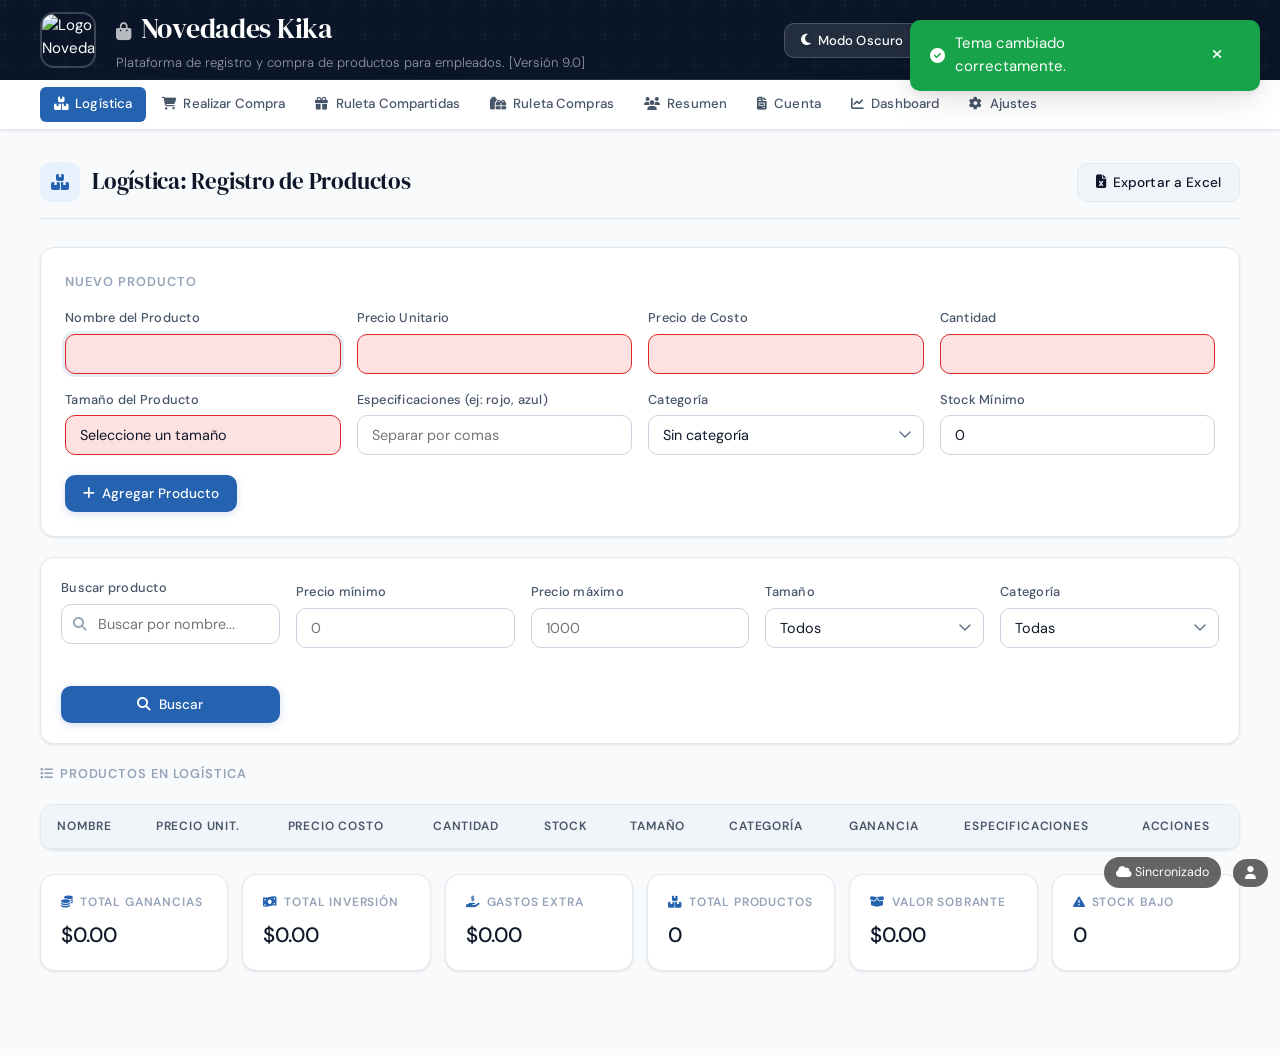
==== commit 1e74480e: "Add files via upload" ====
--- a/index.html
+++ b/index.html
@@ -20,9 +20,6 @@
     <!-- Chart.js para gráficos -->
     <script src="https://cdn.jsdelivr.net/npm/chart.js"></script>
     <script src="https://cdn.jsdelivr.net/npm/chartjs-plugin-datalabels@2.0.0"></script>
-
-    <!-- Google Identity Services -->
-    <script src="https://accounts.google.com/gsi/client" async defer></script>
 
     <!-- Estilos -->
     <link rel="stylesheet" href="css/styles.css">
@@ -50,9 +47,12 @@
 <div id="loginOverlay" style="display:none; position:fixed; top:0; left:0; width:100%; height:100%; background:rgba(0,0,0,0.85); z-index:99999; flex-direction:column; align-items:center; justify-content:center; gap:20px;">
     <div style="background:var(--card-bg, #fff); border-radius:16px; padding:40px; text-align:center; max-width:340px; width:90%; box-shadow:0 8px 32px rgba(0,0,0,0.3);">
         <h2 style="margin:0 0 8px; font-size:1.4rem;">Novedades Kika</h2>
-        <p style="margin:0 0 24px; color:#666; font-size:0.9rem;">Inicia sesión para continuar</p>
-        <button onclick="loginGoogle()" style="background:#4285f4; color:white; border:none; border-radius:8px; padding:12px 24px; font-size:1rem; cursor:pointer; display:flex; align-items:center; gap:10px; margin:0 auto;">
-            <i class="fab fa-google"></i> Entrar con Google
+        <p style="margin:0 0 24px; color:#666; font-size:0.9rem;">Ingresa tu PIN de acceso</p>
+        <input id="loginPin" type="password" inputmode="numeric" maxlength="4" placeholder="PIN de 4 dígitos"
+            style="width:100%; padding:12px; border:2px solid #ddd; border-radius:8px; font-size:1.2rem; text-align:center; letter-spacing:8px; box-sizing:border-box; margin-bottom:16px;"
+            onkeydown="if(event.key==='Enter') loginGoogle()">
+        <button onclick="loginGoogle()" style="background:#4285f4; color:white; border:none; border-radius:8px; padding:12px 24px; font-size:1rem; cursor:pointer; width:100%;">
+            Entrar
         </button>
     </div>
 </div>
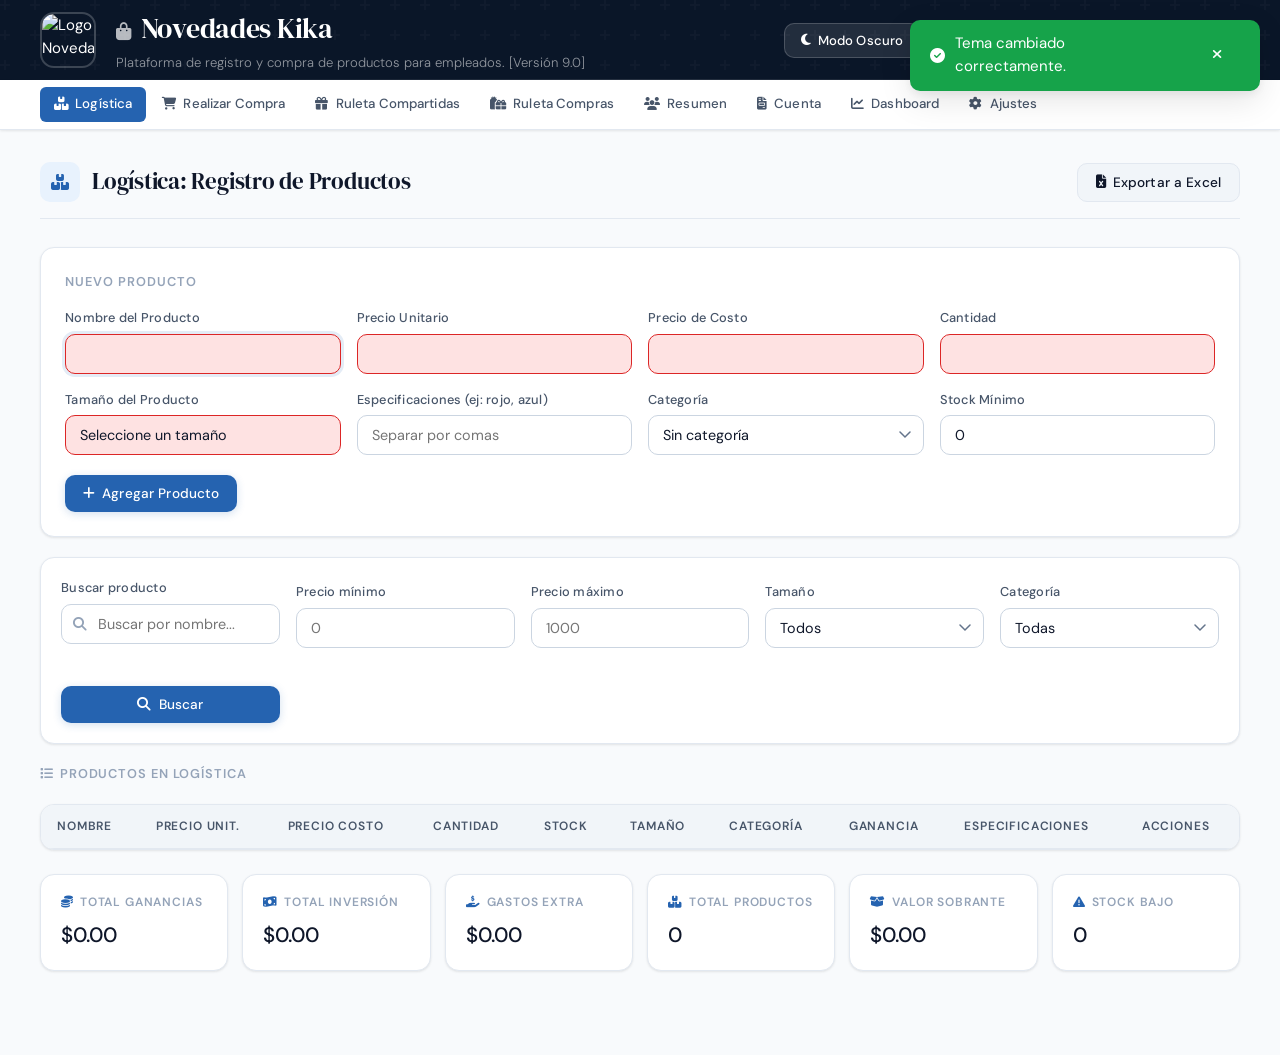
==== commit 0ae90b39: "Update index.html" ====
--- a/index.html
+++ b/index.html
@@ -5,25 +5,25 @@
     <meta name="viewport" content="width=device-width, initial-scale=1.0">
     <title>Novedades Kika – Gestión Integral</title>
     <link id="favicon" rel="icon" href="" type="image/x-icon">
-
+ 
     <!-- Fuentes -->
     <link href="https://fonts.googleapis.com/css2?family=DM+Sans:wght@300;400;500;600&family=DM+Serif+Display:ital@0;1&display=swap" rel="stylesheet">
-
+ 
     <!-- Iconos -->
     <link rel="stylesheet" href="https://cdnjs.cloudflare.com/ajax/libs/font-awesome/6.4.0/css/all.min.css">
-
+ 
     <!-- Librerías para PDF y Excel -->
     <script src="https://cdnjs.cloudflare.com/ajax/libs/xlsx/0.18.5/xlsx.full.min.js"></script>
     <script src="https://cdnjs.cloudflare.com/ajax/libs/jspdf/2.5.1/jspdf.umd.min.js"></script>
     <script src="https://cdnjs.cloudflare.com/ajax/libs/jspdf-autotable/3.5.25/jspdf.plugin.autotable.min.js"></script>
-
+ 
     <!-- Chart.js para gráficos -->
     <script src="https://cdn.jsdelivr.net/npm/chart.js"></script>
     <script src="https://cdn.jsdelivr.net/npm/chartjs-plugin-datalabels@2.0.0"></script>
-
+ 
     <!-- Estilos -->
     <link rel="stylesheet" href="css/styles.css">
-
+ 
     <!-- Estilo adicional para filtros avanzados (no estaba en el CSS original) -->
     <style>
         .filtros-avanzados {
@@ -40,42 +40,8 @@
         }
     </style>
 </head>
-
+ 
 <body>
-
-<!-- Login Overlay -->
-<div id="loginOverlay" style="display:none; position:fixed; top:0; left:0; width:100%; height:100%; background:rgba(0,0,0,0.85); z-index:99999; flex-direction:column; align-items:center; justify-content:center; gap:20px;">
-    <div style="background:var(--card-bg, #fff); border-radius:16px; padding:40px; text-align:center; max-width:340px; width:90%; box-shadow:0 8px 32px rgba(0,0,0,0.3);">
-        <h2 style="margin:0 0 8px; font-size:1.4rem;">Novedades Kika</h2>
-        <p style="margin:0 0 24px; color:#666; font-size:0.9rem;">Ingresa tu PIN de acceso</p>
-        <input id="loginPin" type="password" inputmode="numeric" maxlength="4" placeholder="PIN de 4 dígitos"
-            style="width:100%; padding:12px; border:2px solid #ddd; border-radius:8px; font-size:1.2rem; text-align:center; letter-spacing:8px; box-sizing:border-box; margin-bottom:16px;"
-            onkeydown="if(event.key==='Enter') loginGoogle()">
-        <button onclick="loginGoogle()" style="background:#4285f4; color:white; border:none; border-radius:8px; padding:12px 24px; font-size:1rem; cursor:pointer; width:100%;">
-            Entrar
-        </button>
-    </div>
-</div>
-
-<!-- Barra de estado sync -->
-<div style="position:fixed; bottom:12px; right:12px; z-index:9999; display:flex; align-items:center; gap:12px;">
-    <span id="syncStatus" class="sync-ok" style="background:rgba(0,0,0,0.6); color:white; padding:6px 12px; border-radius:20px; font-size:0.78rem;">
-        <i class="fas fa-cloud"></i> Sincronizado
-    </span>
-    <div style="position:relative; display:inline-block;">
-        <span id="usuarioNombre" style="background:rgba(0,0,0,0.6); color:white; padding:6px 12px; border-radius:20px; font-size:0.78rem; cursor:pointer;" onclick="toggleMenuUsuario()" title="Opciones de cuenta">
-            <i class="fas fa-user"></i>
-        </span>
-        <div id="menuUsuario" style="display:none; position:absolute; bottom:36px; right:0; background:white; border-radius:10px; box-shadow:0 4px 16px rgba(0,0,0,0.2); overflow:hidden; min-width:160px; z-index:99999;">
-            <button onclick="cambiarCuentaGoogle()" style="display:block; width:100%; padding:10px 16px; border:none; background:none; cursor:pointer; text-align:left; font-size:0.85rem; border-bottom:1px solid #eee;">
-                <i class="fas fa-sync" style="margin-right:8px; color:#4285f4;"></i> Cambiar cuenta
-            </button>
-            <button onclick="logoutGoogle()" style="display:block; width:100%; padding:10px 16px; border:none; background:none; cursor:pointer; text-align:left; font-size:0.85rem; color:#e53e3e;">
-                <i class="fas fa-sign-out-alt" style="margin-right:8px;"></i> Cerrar sesión
-            </button>
-        </div>
-    </div>
-</div>
 <!-- Toast Container -->
     <div id="toast-container"></div>
     
@@ -83,7 +49,7 @@
     <button id="install-pwa-btn" title="Instalar App">
         <i class="fas fa-download"></i>
     </button>
-
+ 
     <!-- Modal para plantillas de factura -->
     <div id="templateModal" class="modal">
         <div class="modal-content">
@@ -98,7 +64,7 @@
             </div>
         </div>
     </div>
-
+ 
     <!-- Modal para visualización de plantillas -->
     <div id="templatePreviewModal" class="modal">
         <div class="modal-content" style="max-width: 1200px;">
@@ -117,7 +83,7 @@
             </div>
         </div>
     </div>
-
+ 
     <!-- Modal para secuencia de factura -->
     <div id="secFacturaModal" class="modal">
         <div class="modal-content">
@@ -141,7 +107,7 @@
             </div>
         </div>
     </div>
-
+ 
     <!-- Modal para manual de usuario -->
     <div id="manualModal" class="modal">
         <div class="modal-content">
@@ -154,7 +120,7 @@
             </div>
         </div>
     </div>
-
+ 
     <!-- Modal para confirmaciones -->
     <div id="confirmModal" class="modal">
         <div class="modal-content">
@@ -167,7 +133,7 @@
             </div>
         </div>
     </div>
-
+ 
     <!-- -- HEADER -- -->
     <header>
         <div class="header-inner">
@@ -195,7 +161,7 @@
             </div>
         </div>
     </header>
-
+ 
     <!-- -- NAV -- -->
     <div class="nav-wrapper">
         <nav>
@@ -211,7 +177,7 @@
             </ul>
         </nav>
     </div>
-
+ 
     <div class="main-container"><!-- -- LOGÍSTICA -- -->
         <div id="logistica" class="tab-content">
             <div class="section-header">
@@ -225,7 +191,7 @@
                     </button>
                 </div>
             </div>
-
+ 
             <div class="card">
                 <div class="card-title">Nuevo Producto</div>
                 <form id="formLogistica" onkeydown="manejarTecladoLogistica(event)">
@@ -281,7 +247,7 @@
                     </div>
                 </form>
             </div>
-
+ 
             <div class="filtros-avanzados">
                 <div class="form-group">
                     <label for="buscadorProducto">Buscar producto</label>
@@ -324,7 +290,7 @@
                 </button>
             </div>
             <div id="resultadoBusquedaProducto" class="result-box"></div>
-
+ 
             <p style="font-size:0.8rem; font-weight:600; text-transform:uppercase; letter-spacing:0.07em; color:var(--text-muted); margin: 20px 0 8px;">
                 <i class="fas fa-list" style="margin-right:6px;"></i><span id="txtProductosEnLogistica">Productos en Logística</span>
             </p>
@@ -347,7 +313,7 @@
                     <tbody id="tbodyLogistica"></tbody>
                 </table>
             </div>
-
+ 
             <div class="stats-grid" id="totalesLogistica">
                 <div class="stat-card">
                     <div class="stat-label"><i class="fas fa-coins"></i><span id="txtTotalGanancias">Total Ganancias</span></div>
@@ -375,7 +341,7 @@
                 </div>
             </div>
         </div>
-
+ 
         <!-- -- COMPRAS -- -->
         <div id="compras" class="tab-content">
             <div class="section-header">
@@ -389,7 +355,7 @@
                     </button>
                 </div>
             </div>
-
+ 
             <div class="card">
                 <div class="card-title">Nueva Compra</div>
                 <form id="formCompras" onkeydown="manejarTecladoCompras(event)">
@@ -432,7 +398,7 @@
                     </div>
                 </form>
             </div>
-
+ 
             <div class="flex-row" style="margin-bottom: 16px; justify-content: space-between;">
                 <div>
                     <p style="font-size:0.8rem; font-weight:600; text-transform:uppercase; letter-spacing:0.07em; color:var(--text-muted); margin-bottom:8px;">
@@ -454,7 +420,7 @@
                     </div>
                 </div>
             </div>
-
+ 
             <div class="table-wrapper">
                 <table id="tablaCompradores">
                     <thead>
@@ -474,9 +440,9 @@
                     <tbody id="tbodyCompradores"></tbody>
                 </table>
             </div>
-
+ 
             <div class="divider"></div>
-
+ 
             <div class="flex-row" style="justify-content: space-between; align-items: center; margin-bottom: 12px;">
                 <p style="font-size:0.95rem; font-weight:500;">
                     <i class="fas fa-money-bill-wave" style="margin-right:8px; color:var(--accent);"></i>
@@ -484,7 +450,7 @@
                     <strong id="totalVentasEmpresa" style="color:var(--accent); margin-left:8px; font-size:1.1rem;">$0.00</strong>
                 </p>
             </div>
-
+ 
             <div class="flex-row" style="margin-bottom:8px;">
                 <div class="search-bar">
                     <i class="fas fa-search"></i>
@@ -496,7 +462,7 @@
             </div>
             <div id="resultadoBusquedaProductoCompras" class="result-box"></div>
         </div>
-
+ 
         <!-- -- RESUMEN DE COMPRADORAS -- -->
         <div id="resumenCompradoras" class="tab-content">
             <div class="section-header">
@@ -510,7 +476,7 @@
                     </button>
                 </div>
             </div>
-
+ 
             <div class="counters-row">
                 <div class="counter-chip">
                     <i class="fas fa-check-circle" style="color:var(--success);"></i>
@@ -528,7 +494,7 @@
                     <span class="chip-num" id="contadorFaltantes">0</span>
                 </div>
             </div>
-
+ 
             <div class="flex-row" style="margin-bottom:16px;">
                 <label style="display:flex; align-items:center; gap:8px; cursor:pointer; font-size:0.88rem; font-weight:500; color:var(--text-secondary);">
                     <input type="checkbox" id="mostrarSoloNoMarcados" onchange="filtrarResumenCompradoras()">
@@ -539,7 +505,7 @@
                     <input type="text" class="search-input" id="buscadorResumen" placeholder="Buscar compradora..." onkeyup="filtrarResumenCompradoras()" onkeydown="manejarTeclaBusqueda(event, 'buscadorResumen', 'filtrarResumenCompradoras')">
                 </div>
             </div>
-
+ 
             <div class="table-wrapper">
                 <table id="tablaResumenCompradoras">
                     <thead>
@@ -557,7 +523,7 @@
                     <tbody id="tbodyResumenCompradoras"></tbody>
                 </table>
             </div>
-
+ 
             <!-- Resumen por Producto -->
             <div class="card" style="margin-top: 20px;">
                 <div class="section-header" style="margin-bottom: 0; padding-bottom: 0; border-bottom: none;">
@@ -584,7 +550,7 @@
                     </table>
                 </div>
             </div>
-
+ 
             <!-- Gráfico de Ventas por Producto -->
             <div class="card" style="margin-top: 20px;">
                 <div class="card-title">Ventas por Producto</div>
@@ -593,7 +559,7 @@
                 </div>
             </div>
         </div>
-
+ 
         <!-- -- RULETA COMPARTIDAS -- -->
         <div id="rifaCompartidas" class="tab-content">
             <div class="section-header">
@@ -602,14 +568,14 @@
                     <h2><span id="txtTituloRifaCompartidas">Ruleta Compartidas</span></h2>
                 </div>
             </div>
-
+ 
             <div class="ruleta-customization">
                 <h3><i class="fas fa-palette" style="margin-right: 8px;"></i>Personalizar Ruleta</h3>
                 <div class="color-options" id="colorOptionsRifaCompartidas">
                     <!-- Los colores se cargarán dinámicamente -->
                 </div>
             </div>
-
+ 
             <form id="formRifa" onkeydown="manejarTecladoRifa(event)" onsubmit="agregarParticipante(); return false;" style="display:flex; gap:10px; max-width:480px; margin:0 auto 20px;">
                 <input type="text" id="nombreParticipante" placeholder="Nombre del participante" required style="flex:1;" oninput="autocompletarParticipante(this)" onkeydown="manejarAutocompletarParticipante(event)">
                 <div id="sugerencias-participante" class="autocomplete-items"></div>
@@ -617,7 +583,7 @@
                     <i class="fas fa-plus"></i> <span id="txtAgregarParticipante">Agregar</span>
                 </button>
             </form>
-
+ 
             <!-- Ruleta Circular -->
             <div class="ruleta-main-container">
                 <div class="ruleta-container-wrapper">
@@ -633,7 +599,7 @@
                     </div>
                 </div>
             </div>
-
+ 
             <div class="ruleta-buttons">
                 <button onclick="spinRoulette('gana')" id="btnGana" class="btn-success" style="padding:12px 28px;">
                     <i class="fas fa-trophy"></i> <span id="txtGana">Gana</span>
@@ -646,7 +612,7 @@
                 </button>
             </div>
         </div>
-
+ 
         <!-- -- RULETA COMPRAS -- -->
         <div id="rifaCompras" class="tab-content">
             <div class="section-header">
@@ -655,14 +621,14 @@
                     <h2><span id="txtTituloRifaCompras">Ruleta Compras</span></h2>
                 </div>
             </div>
-
+ 
             <div class="ruleta-customization">
                 <h3><i class="fas fa-palette" style="margin-right: 8px;"></i>Personalizar Ruleta</h3>
                 <div class="color-options" id="colorOptionsRifaCompras">
                     <!-- Los colores se cargarán dinámicamente -->
                 </div>
             </div>
-
+ 
             <div class="ruleta-main-container">
                 <div class="ruleta-container-wrapper">
                     <div class="ruleta-canvas-wrapper">
@@ -677,7 +643,7 @@
                     </div>
                 </div>
             </div>
-
+ 
             <div class="ruleta-buttons">
                 <button onclick="spinRouletteCompras('gana')" id="btnGiraGana" class="btn-success" style="padding:12px 28px;">
                     <i class="fas fa-trophy"></i> <span id="txtGiraGana">Gira Gana</span>
@@ -690,7 +656,7 @@
                 </button>
             </div>
         </div>
-
+ 
         <!-- -- CUENTA -- -->
         <div id="cuenta" class="tab-content">
             <div class="section-header">
@@ -699,7 +665,7 @@
                     <h2><span id="txtTituloCuenta">Cuenta de Compradoras</span></h2>
                 </div>
             </div>
-
+ 
             <div class="flex-row" style="margin-bottom:20px;">
                 <div class="search-bar">
                     <i class="fas fa-search"></i>
@@ -719,7 +685,7 @@
                     <i class="fas fa-hashtag"></i> <span>Configurar Secuencia</span>
                 </button>
             </div>
-
+ 
             <div class="descarga-masiva-container">
                 <h3><i class="fas fa-download" style="margin-right: 10px; color: var(--accent);"></i>Descargar Cuentas en Masivo</h3>
                 <div class="form-group">
@@ -740,7 +706,7 @@
                     </button>
                 </div>
             </div>
-
+ 
             <p style="font-size:0.8rem; font-weight:600; text-transform:uppercase; letter-spacing:0.07em; color:var(--text-muted); margin-bottom:8px;">
                 <i class="fas fa-list" style="margin-right:6px;"></i><span id="txtListaCompradoras">Lista de Compradoras</span>
             </p>
@@ -758,7 +724,7 @@
                 </table>
             </div>
         </div>
-
+ 
         <!-- -- DASHBOARD -- -->
         <div id="dashboard" class="tab-content">
             <div class="section-header">
@@ -787,7 +753,7 @@
                     <div class="stat-value" id="productoMasVendidoDashboard">—</div>
                 </div>
             </div>
-
+ 
             <!-- Gráficos -->
             <div class="dashboard-grid">
                 <div class="chart-card">
@@ -816,7 +782,7 @@
                 </div>
             </div>
         </div>
-
+ 
         <!-- -- AJUSTES -- -->
         <div id="ajustes" class="tab-content">
             <div class="section-header">
@@ -825,7 +791,7 @@
                     <h2><span id="txtTituloAjustes">Ajustes</span></h2>
                 </div>
             </div>
-
+ 
             <div class="settings-group">
                 <h3><i class="fas fa-language"></i><span id="txtIdioma">Idioma</span></h3>
                 <div class="flex-row">
@@ -834,7 +800,7 @@
                     <button onclick="cambiarIdioma('fr')" class="btn-secondary"><span id="txtFrances">Français</span></button>
                 </div>
             </div>
-
+ 
             <div class="settings-group">
                 <h3><i class="fas fa-image"></i><span id="txtLogoHeader">Logo del Header</span></h3>
                 <input type="file" id="logoInput" accept="image/*" style="display:none;">
@@ -847,7 +813,7 @@
                     </button>
                 </div>
             </div>
-
+ 
             <div class="settings-group">
                 <h3><i class="fas fa-palette"></i><span>Tema de Colores</span></h3>
                 <div class="flex-row" style="flex-wrap: wrap; gap: 10px;">
@@ -862,7 +828,7 @@
                     <button onclick="cambiarTema('gray')" class="btn-secondary" style="background: #4b5563; color: white;" title="Gris">Gris</button>
                 </div>
             </div>
-
+ 
             <div class="settings-group">
                 <h3><i class="fas fa-cloud"></i> Backup Automático</h3>
                 <div class="flex-row" style="flex-direction: column; gap: 10px;">
@@ -880,7 +846,7 @@
                     </button>
                 </div>
             </div>
-
+ 
             <div class="settings-group">
                 <h3><i class="fas fa-trash-alt" style="color:var(--danger);"></i><span id="txtZonaPeligro">Zona de Peligro</span></h3>
                 <button id="btnBorrarTodo" onclick="confirmarBorrarTodo()" class="btn-danger">
@@ -889,35 +855,21 @@
             </div>
         </div>
     </div>
-
-    <input type="file" id="inputCarga" style="display:none" accept=".json,.xlsx,.xls" onchange="cargarInformacion(event)">
-    <input type="file" id="backupInput" style="display:none" accept=".json,.xlsx,.xls" onchange="restaurarBackupDesdeArchivo(event)">
-
+ 
+    <input type="file" id="inputCarga" style="display:none" accept=".json" onchange="cargarInformacion(event)">
+    <input type="file" id="backupInput" style="display:none" accept=".json" onchange="restaurarBackupDesdeArchivo(event)">
+ 
     <!-- Scripts — orden importa (config primero, luego dependencias) -->
-    <script src="js/config.js"></script>
-    <script src="js/utils.js"></script>
-    <script src="js/db.js"></script>
-    <script src="js/ui.js"></script>
-    <script src="js/logistica.js"></script>
-    <script src="js/compras.js"></script>
-    <script src="js/resumen.js"></script>
-    <script src="js/ruleta.js"></script>
-    <script src="js/cuenta.js"></script>
-    <script>
-        function toggleMenuUsuario() {
-            const menu = document.getElementById('menuUsuario');
-            menu.style.display = menu.style.display === 'none' ? 'block' : 'none';
-            setTimeout(() => {
-                document.addEventListener('click', function handler(e) {
-                    if (!e.target.closest('#menuUsuario') && e.target.id !== 'usuarioNombre') {
-                        menu.style.display = 'none';
-                    }
-                    document.removeEventListener('click', handler);
-                });
-            }, 100);
-        }
-    </script>
-    <script src="js/sync.js"></script>
-    <script src="js/init.js"></script>
+    <script src="js/config.js?v=1780366915"></script>
+    <script src="js/utils.js?v=1780366915"></script>
+    <script src="js/db.js?v=1780366915"></script>
+    <script src="js/ui.js?v=1780366915"></script>
+    <script src="js/logistica.js?v=1780366915"></script>
+    <script src="js/compras.js?v=1780366915"></script>
+    <script src="js/resumen.js?v=1780366915"></script>
+    <script src="js/ruleta.js?v=1780366915"></script>
+    <script src="js/cuenta.js?v=1780366915"></script>
+    <script src="js/sync.js?v=1780366915"></script>
+    <script src="js/init.js?v=1780366915"></script>
 </body>
-</html>+</html>
